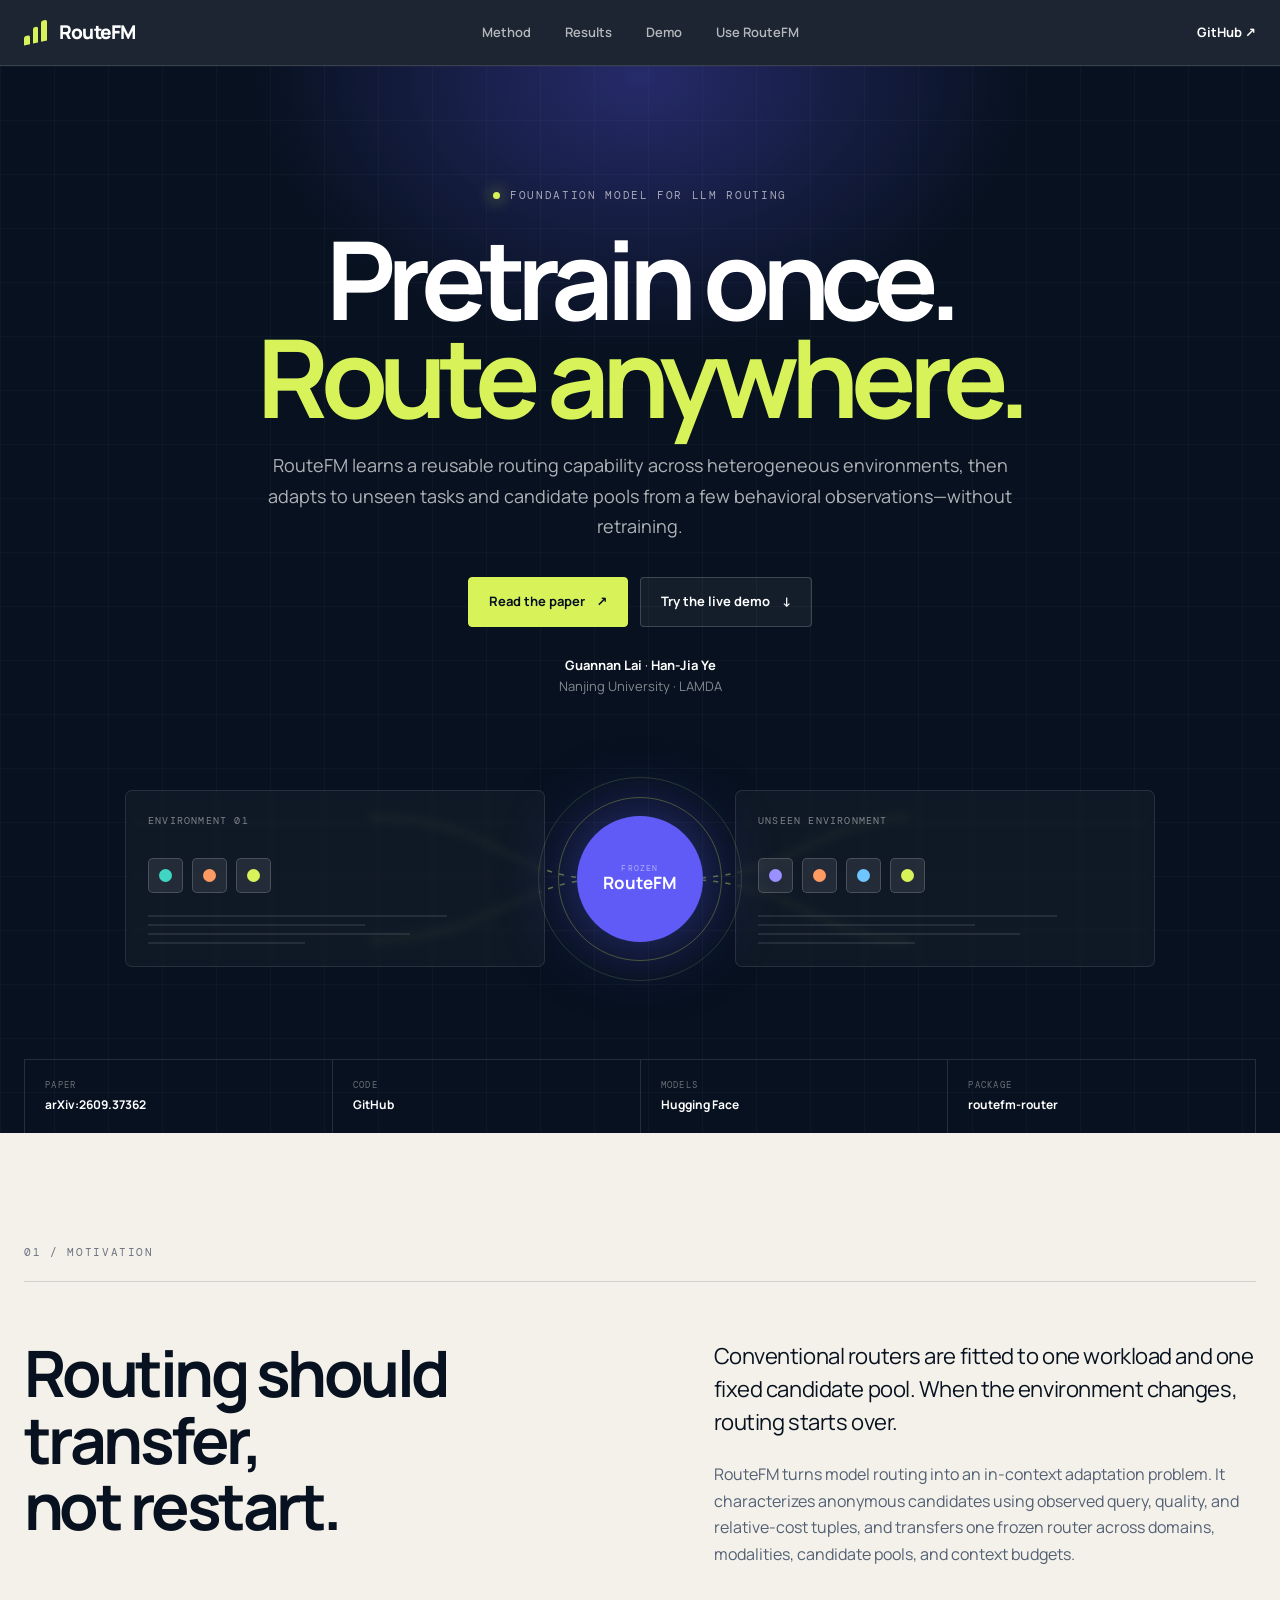
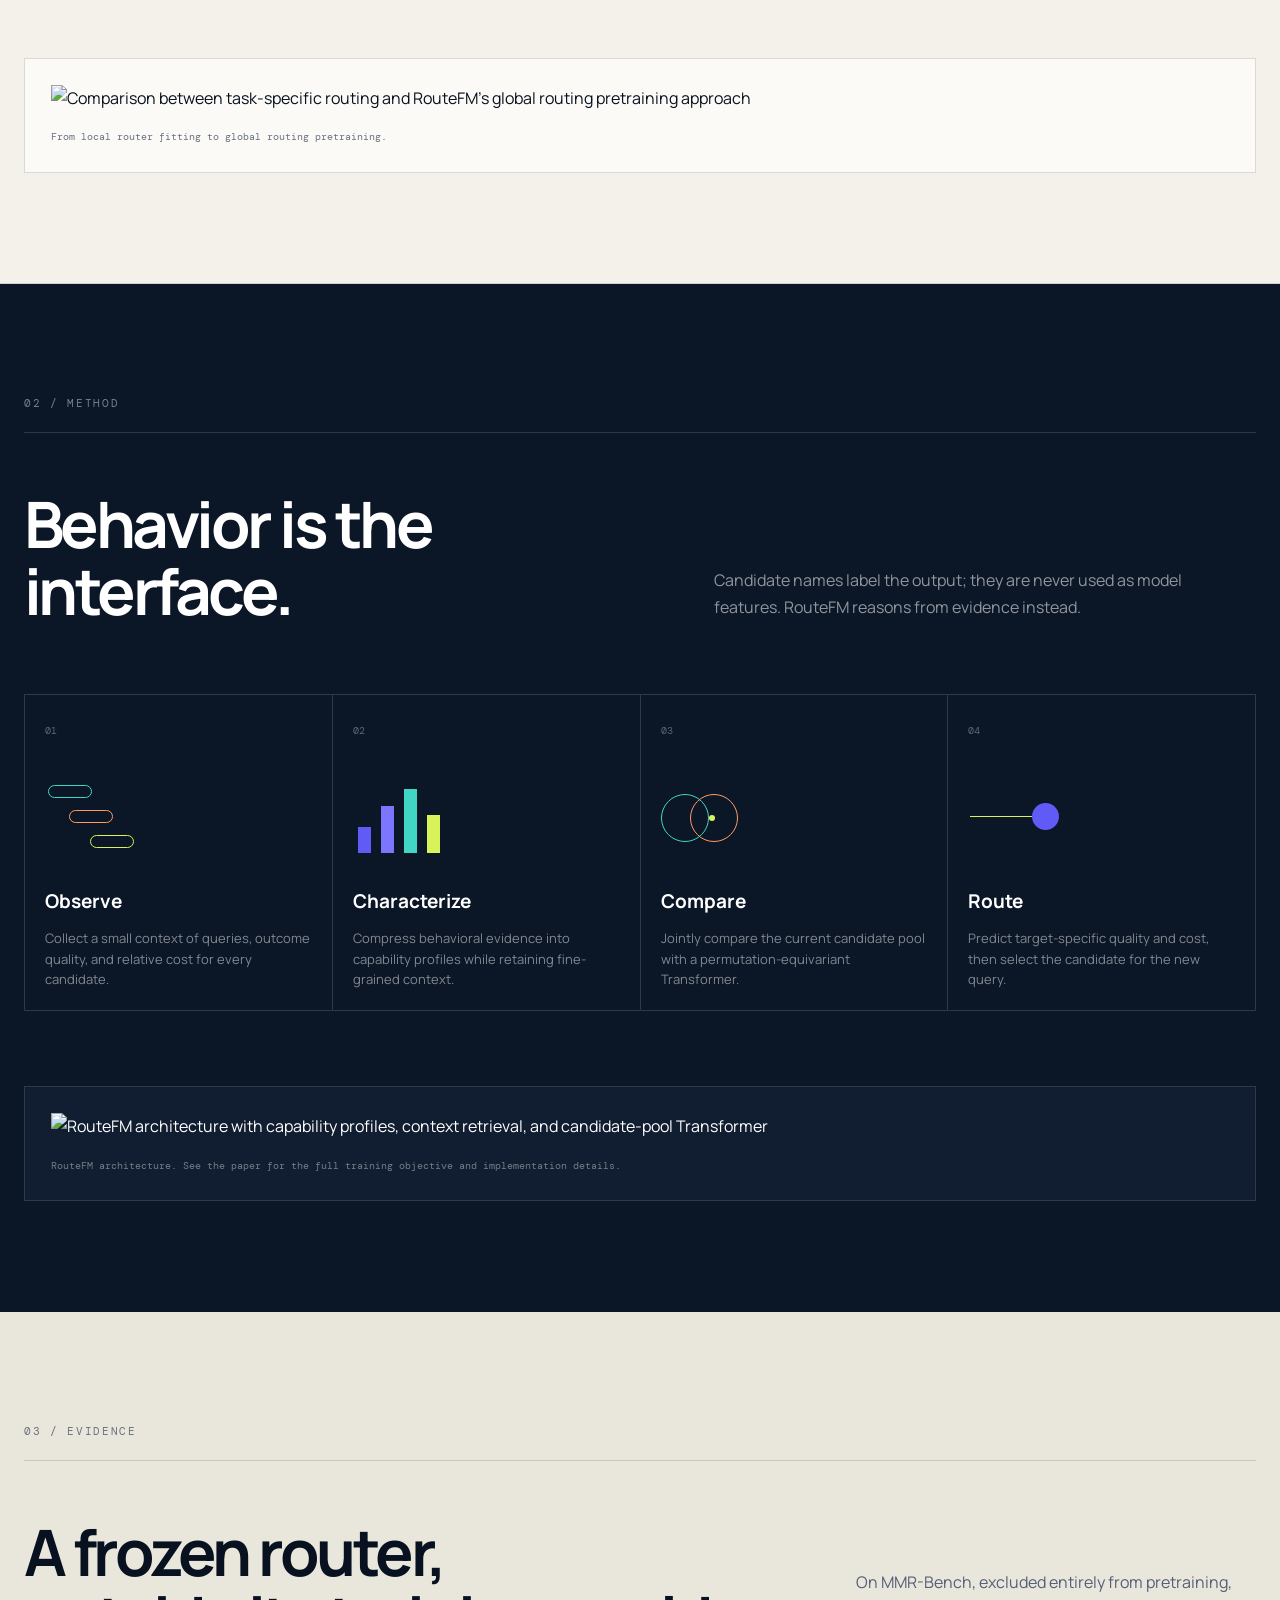
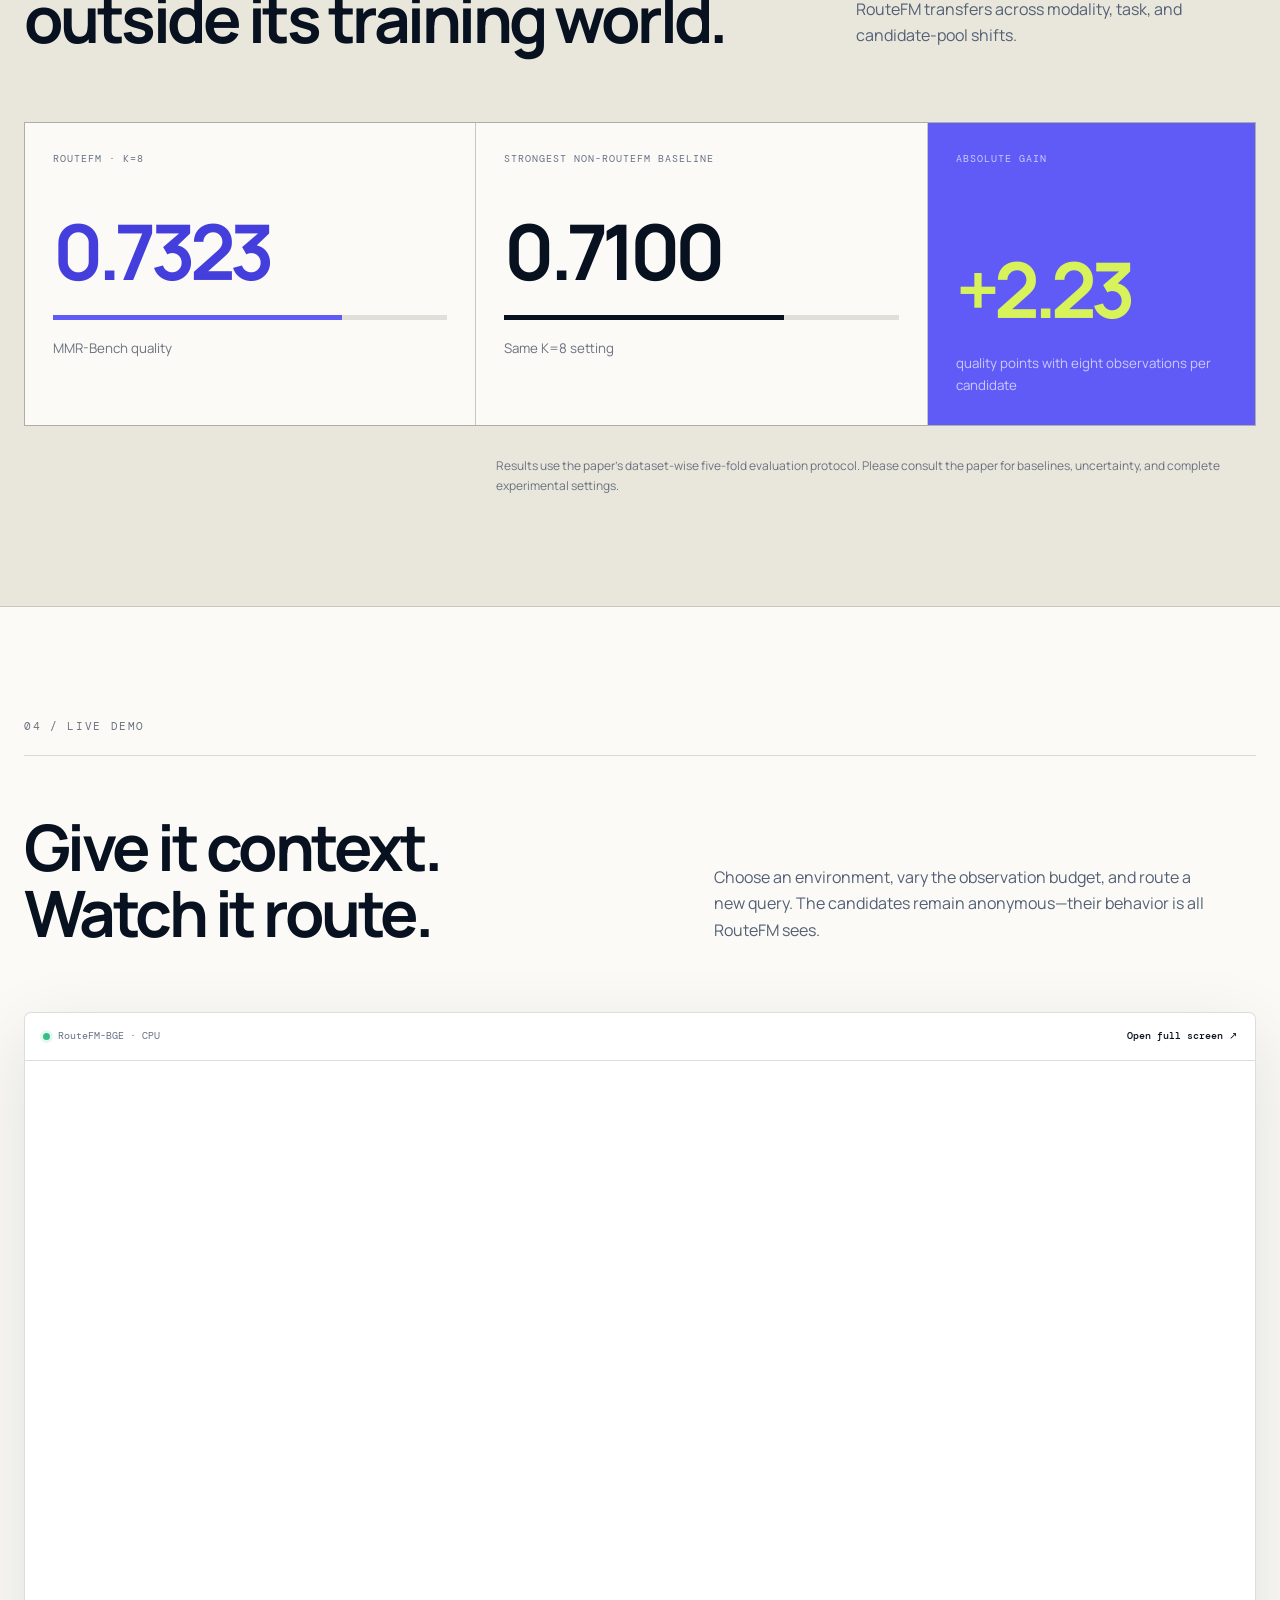
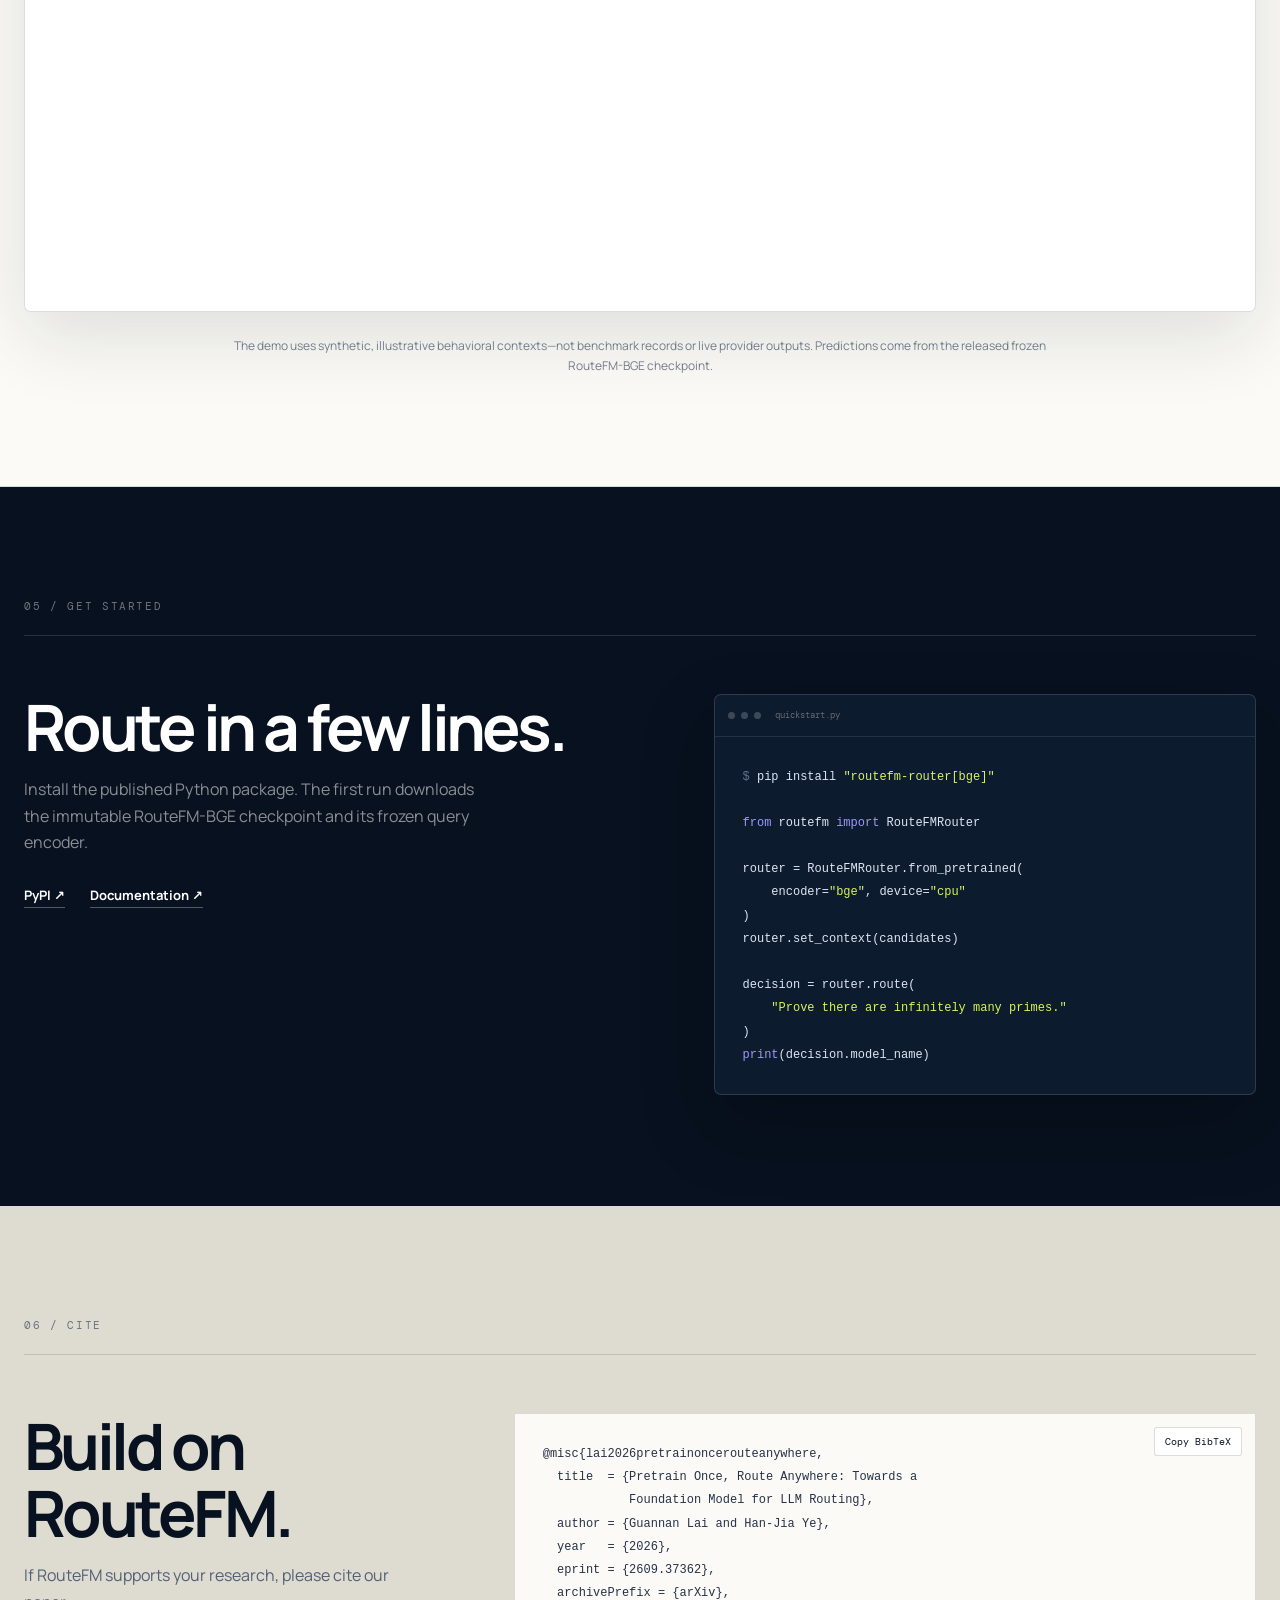
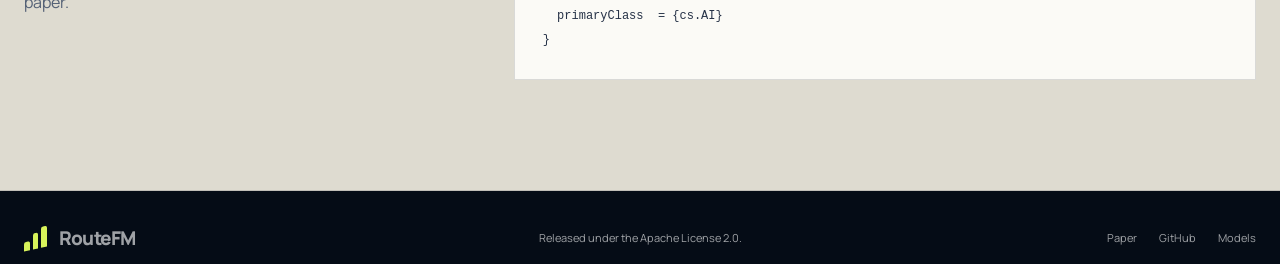
==== website/index.html @ e8ace9dd "Add RouteFM project page and interactive demo" ====
<!doctype html>
<html lang="en">
  <head>
    <meta charset="utf-8">
    <meta name="viewport" content="width=device-width, initial-scale=1">
    <meta name="theme-color" content="#07111f">
    <meta name="description" content="RouteFM is a foundation model for LLM routing that adapts to unseen tasks and candidate pools through behavioral context alone.">
    <meta property="og:type" content="website">
    <meta property="og:title" content="RouteFM — Pretrain Once, Route Anywhere">
    <meta property="og:description" content="A frozen, identity-free router that adapts through behavioral context.">
    <meta property="og:image" content="https://raw.githubusercontent.com/LAMDA-Model-Reuse/RouteFM/main/assets/intro_new.png">
    <meta property="og:url" content="https://lamda-model-reuse.github.io/RouteFM/">
    <meta name="twitter:card" content="summary_large_image">
    <meta name="citation_title" content="Pretrain Once, Route Anywhere: Towards a Foundation Model for LLM Routing">
    <meta name="citation_author" content="Guannan Lai">
    <meta name="citation_author" content="Han-Jia Ye">
    <meta name="citation_publication_date" content="2026/09/29">
    <meta name="citation_pdf_url" content="https://arxiv.org/pdf/2609.37362">
    <title>RouteFM — Pretrain Once, Route Anywhere</title>
    <link rel="canonical" href="https://lamda-model-reuse.github.io/RouteFM/">
    <link rel="preconnect" href="https://fonts.googleapis.com">
    <link rel="preconnect" href="https://fonts.gstatic.com" crossorigin>
    <link href="https://fonts.googleapis.com/css2?family=DM+Mono:wght@400;500&family=Manrope:wght@400;500;600;700;800&display=swap" rel="stylesheet">
    <link rel="stylesheet" href="styles.css">
    <script defer src="script.js"></script>
  </head>
  <body>
    <a class="skip-link" href="#main">Skip to content</a>
    <header class="site-header">
      <a class="wordmark" href="#top" aria-label="RouteFM home">
        <span class="wordmark-mark" aria-hidden="true"><i></i><i></i><i></i></span>
        <span>RouteFM</span>
      </a>
      <nav aria-label="Primary navigation">
        <a href="#method">Method</a>
        <a href="#results">Results</a>
        <a href="#demo">Demo</a>
        <a href="#start">Use RouteFM</a>
      </nav>
      <a class="nav-github" href="https://github.com/LAMDA-Model-Reuse/RouteFM">GitHub <span aria-hidden="true">↗</span></a>
    </header>

    <main id="main">
      <section class="hero" id="top">
        <div class="hero-glow" aria-hidden="true"></div>
        <div class="eyebrow"><span></span> Foundation model for LLM routing</div>
        <h1>Pretrain once.<br><em>Route anywhere.</em></h1>
        <p class="hero-copy">RouteFM learns a reusable routing capability across heterogeneous environments, then adapts to unseen tasks and candidate pools from a few behavioral observations—without retraining.</p>
        <div class="hero-actions">
          <a class="button button-primary" href="https://arxiv.org/abs/2609.37362">Read the paper <span aria-hidden="true">↗</span></a>
          <a class="button button-secondary" href="#demo">Try the live demo <span aria-hidden="true">↓</span></a>
        </div>
        <div class="paper-meta">
          <p><strong>Guannan Lai</strong> · <strong>Han-Jia Ye</strong></p>
          <p>Nanjing University · LAMDA</p>
        </div>

        <div class="hero-visual" aria-label="RouteFM adapts one frozen router to changing candidate pools through behavioral context">
          <div class="environment environment-left">
            <span class="environment-label">Environment 01</span>
            <div class="candidate-row"><i class="candidate a"></i><i class="candidate b"></i><i class="candidate c"></i></div>
            <div class="task-lines"><i></i><i></i><i></i><i></i></div>
          </div>
          <div class="route-core">
            <div class="core-orbit orbit-one"></div>
            <div class="core-orbit orbit-two"></div>
            <div class="core-label"><span>frozen</span><strong>RouteFM</strong></div>
          </div>
          <div class="environment environment-right">
            <span class="environment-label">Unseen environment</span>
            <div class="candidate-row"><i class="candidate d"></i><i class="candidate e"></i><i class="candidate f"></i><i class="candidate g"></i></div>
            <div class="task-lines"><i></i><i></i><i></i><i></i></div>
          </div>
          <svg class="route-lines" viewBox="0 0 1000 270" preserveAspectRatio="none" aria-hidden="true">
            <path d="M240 74 C360 74 370 135 465 135" />
            <path d="M240 196 C350 196 385 135 465 135" />
            <path d="M535 135 C650 135 675 73 765 73" />
            <path d="M535 135 C650 135 675 197 765 197" />
          </svg>
        </div>

        <div class="link-rail" aria-label="Project resources">
          <a href="https://arxiv.org/abs/2609.37362"><span>Paper</span><strong>arXiv:2609.37362</strong></a>
          <a href="https://github.com/LAMDA-Model-Reuse/RouteFM"><span>Code</span><strong>GitHub</strong></a>
          <a href="https://huggingface.co/AIGNLAI/RouteFM"><span>Models</span><strong>Hugging Face</strong></a>
          <a href="https://pypi.org/project/routefm-router/"><span>Package</span><strong>routefm-router</strong></a>
        </div>
      </section>

      <section class="section thesis" id="overview">
        <div class="section-index">01 / Motivation</div>
        <div class="thesis-grid">
          <h2>Routing should transfer,<br>not restart.</h2>
          <div>
            <p class="large-copy">Conventional routers are fitted to one workload and one fixed candidate pool. When the environment changes, routing starts over.</p>
            <p>RouteFM turns model routing into an in-context adaptation problem. It characterizes anonymous candidates using observed query, quality, and relative-cost tuples, and transfers one frozen router across domains, modalities, candidate pools, and context budgets.</p>
          </div>
        </div>
        <figure class="paper-figure">
          <img src="assets/intro_new.png" alt="Comparison between task-specific routing and RouteFM's global routing pretraining approach" loading="lazy">
          <figcaption>From local router fitting to global routing pretraining.</figcaption>
        </figure>
      </section>

      <section class="section method" id="method">
        <div class="section-index">02 / Method</div>
        <div class="section-heading">
          <h2>Behavior is the interface.</h2>
          <p>Candidate names label the output; they are never used as model features. RouteFM reasons from evidence instead.</p>
        </div>
        <div class="steps">
          <article>
            <span class="step-number">01</span>
            <div class="step-icon observation-icon" aria-hidden="true"><i></i><i></i><i></i></div>
            <h3>Observe</h3>
            <p>Collect a small context of queries, outcome quality, and relative cost for every candidate.</p>
          </article>
          <article>
            <span class="step-number">02</span>
            <div class="step-icon profile-icon" aria-hidden="true"><i></i><i></i><i></i><i></i></div>
            <h3>Characterize</h3>
            <p>Compress behavioral evidence into capability profiles while retaining fine-grained context.</p>
          </article>
          <article>
            <span class="step-number">03</span>
            <div class="step-icon compare-icon" aria-hidden="true"><i></i><i></i><i></i></div>
            <h3>Compare</h3>
            <p>Jointly compare the current candidate pool with a permutation-equivariant Transformer.</p>
          </article>
          <article>
            <span class="step-number">04</span>
            <div class="step-icon route-icon" aria-hidden="true"><i></i><i></i></div>
            <h3>Route</h3>
            <p>Predict target-specific quality and cost, then select the candidate for the new query.</p>
          </article>
        </div>
        <figure class="paper-figure figure-dark">
          <img src="assets/method.png" alt="RouteFM architecture with capability profiles, context retrieval, and candidate-pool Transformer" loading="lazy">
          <figcaption>RouteFM architecture. See the paper for the full training objective and implementation details.</figcaption>
        </figure>
      </section>

      <section class="section results" id="results">
        <div class="section-index">03 / Evidence</div>
        <div class="section-heading result-heading">
          <h2>A frozen router,<br>outside its training world.</h2>
          <p>On MMR-Bench, excluded entirely from pretraining, RouteFM transfers across modality, task, and candidate-pool shifts.</p>
        </div>
        <div class="result-grid">
          <article class="metric-card primary-metric">
            <span>RouteFM · K=8</span>
            <strong>0.7323</strong>
            <div class="metric-bar"><i style="--value: 73.23%"></i></div>
            <small>MMR-Bench quality</small>
          </article>
          <article class="metric-card">
            <span>Strongest non-RouteFM baseline</span>
            <strong>0.7100</strong>
            <div class="metric-bar"><i style="--value: 71%"></i></div>
            <small>Same K=8 setting</small>
          </article>
          <article class="metric-card delta-card">
            <span>Absolute gain</span>
            <strong>+2.23</strong>
            <small>quality points with eight observations per candidate</small>
          </article>
        </div>
        <p class="result-note">Results use the paper's dataset-wise five-fold evaluation protocol. Please consult the paper for baselines, uncertainty, and complete experimental settings.</p>
      </section>

      <section class="section demo" id="demo">
        <div class="section-index">04 / Live demo</div>
        <div class="section-heading">
          <h2>Give it context.<br>Watch it route.</h2>
          <p>Choose an environment, vary the observation budget, and route a new query. The candidates remain anonymous—their behavior is all RouteFM sees.</p>
        </div>
        <div class="demo-frame-wrap">
          <div class="demo-toolbar">
            <div><i class="status-dot"></i> RouteFM-BGE · CPU</div>
            <a href="https://huggingface.co/spaces/AIGNLAI/RouteFM-Demo">Open full screen <span aria-hidden="true">↗</span></a>
          </div>
          <iframe
            title="RouteFM interactive demo"
            src="https://aignlai-routefm-demo.hf.space?__theme=light"
            loading="lazy"
            allow="clipboard-read; clipboard-write"
          ></iframe>
          <noscript><p class="demo-fallback">JavaScript is disabled. <a href="https://huggingface.co/spaces/AIGNLAI/RouteFM-Demo">Open the demo on Hugging Face</a>.</p></noscript>
        </div>
        <p class="demo-note">The demo uses synthetic, illustrative behavioral contexts—not benchmark records or live provider outputs. Predictions come from the released frozen RouteFM-BGE checkpoint.</p>
      </section>

      <section class="section start" id="start">
        <div class="section-index">05 / Get started</div>
        <div class="start-grid">
          <div>
            <h2>Route in a few lines.</h2>
            <p>Install the published Python package. The first run downloads the immutable RouteFM-BGE checkpoint and its frozen query encoder.</p>
            <div class="start-links">
              <a href="https://pypi.org/project/routefm-router/">PyPI <span>↗</span></a>
              <a href="https://github.com/LAMDA-Model-Reuse/RouteFM#quick-start">Documentation <span>↗</span></a>
            </div>
          </div>
          <div class="terminal">
            <div class="terminal-top"><i></i><i></i><i></i><span>quickstart.py</span></div>
            <pre><code><span class="code-muted">$</span> pip install <span class="code-accent">"routefm-router[bge]"</span>

<span class="code-keyword">from</span> routefm <span class="code-keyword">import</span> RouteFMRouter

router = RouteFMRouter.from_pretrained(
    encoder=<span class="code-string">"bge"</span>, device=<span class="code-string">"cpu"</span>
)
router.set_context(candidates)

decision = router.route(
    <span class="code-string">"Prove there are infinitely many primes."</span>
)
<span class="code-keyword">print</span>(decision.model_name)</code></pre>
          </div>
        </div>
      </section>

      <section class="section citation" id="citation">
        <div class="section-index">06 / Cite</div>
        <div class="citation-grid">
          <div>
            <h2>Build on RouteFM.</h2>
            <p>If RouteFM supports your research, please cite our paper.</p>
          </div>
          <div class="bibtex-wrap">
            <button class="copy-button" type="button" data-copy-target="bibtex">Copy BibTeX</button>
            <pre id="bibtex"><code>@misc{lai2026pretrainoncerouteanywhere,
  title  = {Pretrain Once, Route Anywhere: Towards a
            Foundation Model for LLM Routing},
  author = {Guannan Lai and Han-Jia Ye},
  year   = {2026},
  eprint = {2609.37362},
  archivePrefix = {arXiv},
  primaryClass  = {cs.AI}
}</code></pre>
          </div>
        </div>
      </section>
    </main>

    <footer>
      <div class="wordmark"><span class="wordmark-mark" aria-hidden="true"><i></i><i></i><i></i></span><span>RouteFM</span></div>
      <p>Released under the Apache License 2.0.</p>
      <div><a href="https://arxiv.org/abs/2609.37362">Paper</a><a href="https://github.com/LAMDA-Model-Reuse/RouteFM">GitHub</a><a href="https://huggingface.co/AIGNLAI/RouteFM">Models</a></div>
    </footer>
  </body>
</html>
---- website/styles.css ----
:root {
  --ink: #07111f;
  --ink-soft: #253247;
  --paper: #f3f1e9;
  --paper-light: #fbfaf6;
  --rule: rgba(7, 17, 31, 0.14);
  --indigo: #605bf6;
  --indigo-dark: #443edc;
  --cyan: #41d6c3;
  --lime: #d8f35a;
  --orange: #ff9b62;
  --mono: "DM Mono", ui-monospace, SFMono-Regular, Menlo, Consolas, monospace;
  --sans: "Manrope", Inter, ui-sans-serif, system-ui, sans-serif;
  --max: 1240px;
}

* { box-sizing: border-box; }
html { scroll-behavior: smooth; }
body {
  margin: 0;
  color: var(--ink);
  background: var(--paper);
  font-family: var(--sans);
  font-size: 16px;
  line-height: 1.65;
  text-rendering: optimizeLegibility;
}
a { color: inherit; text-decoration: none; }
img { display: block; max-width: 100%; }
.skip-link { position: fixed; top: -100px; left: 20px; z-index: 100; background: var(--lime); padding: 10px 16px; }
.skip-link:focus { top: 12px; }

.site-header {
  position: sticky;
  top: 0;
  z-index: 50;
  display: grid;
  grid-template-columns: 1fr auto 1fr;
  align-items: center;
  width: 100%;
  padding: 17px max(24px, calc((100vw - var(--max)) / 2));
  border-bottom: 1px solid rgba(255,255,255,.13);
  color: #fff;
  background: rgba(7,17,31,.91);
  backdrop-filter: blur(15px);
}
.wordmark { display: inline-flex; align-items: center; gap: 12px; font-size: 19px; font-weight: 800; letter-spacing: -.04em; }
.wordmark-mark { display: flex; align-items: end; gap: 3px; width: 23px; height: 21px; transform: skewY(-12deg); }
.wordmark-mark i { display: block; flex: 1; border-radius: 2px 2px 0 0; background: var(--lime); }
.wordmark-mark i:nth-child(1) { height: 42%; }
.wordmark-mark i:nth-child(2) { height: 74%; }
.wordmark-mark i:nth-child(3) { height: 100%; }
.site-header nav { display: flex; gap: 34px; font-size: 13px; font-weight: 600; }
.site-header nav a { color: rgba(255,255,255,.68); transition: color .2s; }
.site-header nav a:hover { color: #fff; }
.nav-github { justify-self: end; font-size: 13px; font-weight: 700; }

.hero {
  position: relative;
  overflow: hidden;
  min-height: 900px;
  padding: 120px max(24px, calc((100vw - var(--max)) / 2)) 0;
  color: #fff;
  background:
    linear-gradient(rgba(255,255,255,.026) 1px, transparent 1px),
    linear-gradient(90deg, rgba(255,255,255,.026) 1px, transparent 1px),
    var(--ink);
  background-size: 54px 54px;
}
.hero-glow { position: absolute; width: 850px; height: 600px; top: -290px; left: 50%; transform: translateX(-50%); background: radial-gradient(ellipse, rgba(96,91,246,.35), transparent 65%); pointer-events: none; }
.eyebrow, .section-index { position: relative; font-family: var(--mono); text-transform: uppercase; font-size: 11px; letter-spacing: .15em; }
.eyebrow { display: flex; align-items: center; justify-content: center; gap: 10px; color: rgba(255,255,255,.61); }
.eyebrow span { display: inline-block; width: 7px; height: 7px; border-radius: 50%; background: var(--lime); box-shadow: 0 0 16px var(--lime); }
.hero h1 { position: relative; max-width: 1050px; margin: 26px auto 24px; font-size: clamp(66px, 8.5vw, 126px); line-height: .9; text-align: center; letter-spacing: -.075em; }
.hero h1 em { color: var(--lime); font-style: normal; }
.hero-copy { position: relative; max-width: 790px; margin: 0 auto; color: rgba(255,255,255,.68); text-align: center; font-size: 18px; line-height: 1.7; }
.hero-actions { position: relative; display: flex; justify-content: center; gap: 12px; margin: 35px 0 30px; }
.button { display: inline-flex; align-items: center; gap: 12px; padding: 13px 20px; border: 1px solid rgba(255,255,255,.18); border-radius: 4px; font-size: 13px; font-weight: 700; transition: transform .2s, background .2s; }
.button:hover { transform: translateY(-2px); }
.button-primary { border-color: var(--lime); color: var(--ink); background: var(--lime); }
.button-secondary { color: #fff; background: rgba(255,255,255,.055); }
.paper-meta { position: relative; margin-bottom: 48px; text-align: center; font-size: 13px; line-height: 1.35; }
.paper-meta p { margin: 4px; }
.paper-meta p:last-child { color: rgba(255,255,255,.5); }

.hero-visual { position: relative; display: grid; grid-template-columns: 1fr 190px 1fr; align-items: center; min-height: 270px; max-width: 1030px; margin: 0 auto; }
.route-lines { position: absolute; inset: 0; width: 100%; height: 100%; pointer-events: none; }
.route-lines path { fill: none; stroke: rgba(216,243,90,.42); stroke-width: 1.5; stroke-dasharray: 5 7; animation: dash 10s linear infinite; }
@keyframes dash { to { stroke-dashoffset: -96; } }
.environment { position: relative; z-index: 2; min-height: 170px; padding: 22px; border: 1px solid rgba(255,255,255,.1); border-radius: 7px; background: rgba(255,255,255,.035); backdrop-filter: blur(5px); }
.environment-label { display: block; margin-bottom: 28px; color: rgba(255,255,255,.46); font-family: var(--mono); font-size: 10px; text-transform: uppercase; letter-spacing: .12em; }
.candidate-row { display: flex; gap: 9px; }
.candidate { width: 35px; height: 35px; border: 1px solid rgba(255,255,255,.18); border-radius: 5px; background: rgba(255,255,255,.08); }
.candidate::after { content: ""; display: block; width: 13px; height: 13px; margin: 10px; border-radius: 50%; background: var(--candidate, var(--cyan)); }
.candidate.b, .candidate.e { --candidate: var(--orange); }
.candidate.c, .candidate.g { --candidate: var(--lime); }
.candidate.d { --candidate: #9b91ff; }
.candidate.f { --candidate: #6fc5ff; }
.task-lines { display: grid; gap: 7px; margin-top: 22px; }
.task-lines i { display: block; height: 2px; width: 80%; background: rgba(255,255,255,.09); }
.task-lines i:nth-child(2) { width: 58%; }.task-lines i:nth-child(3) { width: 70%; }.task-lines i:nth-child(4) { width: 42%; }
.route-core { position: relative; z-index: 3; display: grid; place-items: center; width: 126px; height: 126px; margin: auto; border-radius: 50%; background: var(--indigo); box-shadow: 0 0 70px rgba(96,91,246,.5); }
.core-orbit { position: absolute; border: 1px solid rgba(216,243,90,.28); border-radius: 50%; }
.orbit-one { inset: -19px; }.orbit-two { inset: -39px; opacity: .55; }
.core-label { text-align: center; line-height: 1.2; }
.core-label span { display: block; color: rgba(255,255,255,.5); font-family: var(--mono); font-size: 8px; letter-spacing: .15em; text-transform: uppercase; }
.core-label strong { font-size: 17px; }
.link-rail { display: grid; grid-template-columns: repeat(4, 1fr); max-width: var(--max); margin: 45px auto 0; border-top: 1px solid rgba(255,255,255,.12); border-left: 1px solid rgba(255,255,255,.12); }
.link-rail a { padding: 18px 20px; border-right: 1px solid rgba(255,255,255,.12); transition: background .2s; }
.link-rail a:hover { background: rgba(255,255,255,.06); }
.link-rail span, .link-rail strong { display: block; }
.link-rail span { color: rgba(255,255,255,.4); font-family: var(--mono); font-size: 9px; text-transform: uppercase; letter-spacing: .14em; }
.link-rail strong { margin-top: 3px; font-size: 12px; }

.section { padding: 110px max(24px, calc((100vw - var(--max)) / 2)); border-bottom: 1px solid var(--rule); }
.section-index { padding-bottom: 20px; border-bottom: 1px solid var(--rule); color: #6b7280; }
.thesis-grid, .section-heading, .start-grid, .citation-grid { display: grid; grid-template-columns: 1.05fr .95fr; gap: 90px; align-items: start; margin-top: 58px; }
.section h2 { margin: 0; font-size: clamp(42px, 5vw, 72px); line-height: 1.04; letter-spacing: -.055em; }
.thesis-grid > div p:first-child { margin-top: 0; }
.large-copy { font-size: 22px; line-height: 1.5; letter-spacing: -.02em; }
.thesis-grid p:not(.large-copy), .section-heading p, .start-grid p, .citation p { color: #536075; }
.paper-figure { margin: 75px 0 0; padding: 26px; border: 1px solid var(--rule); background: var(--paper-light); }
.paper-figure img { width: 100%; }
.paper-figure figcaption { margin-top: 18px; color: #6b7280; font-family: var(--mono); font-size: 10px; }

.method { color: #fff; background: #0b1627; }
.method .section-index { border-color: rgba(255,255,255,.14); color: rgba(255,255,255,.45); }
.section-heading { align-items: end; }
.section-heading p { max-width: 500px; margin: 0 0 4px; }
.method .section-heading p { color: rgba(255,255,255,.55); }
.steps { display: grid; grid-template-columns: repeat(4, 1fr); margin-top: 70px; border-top: 1px solid rgba(255,255,255,.15); border-left: 1px solid rgba(255,255,255,.15); }
.steps article { min-height: 315px; padding: 20px; border-right: 1px solid rgba(255,255,255,.15); border-bottom: 1px solid rgba(255,255,255,.15); }
.step-number { color: rgba(255,255,255,.35); font-family: var(--mono); font-size: 10px; }
.step-icon { position: relative; width: 95px; height: 70px; margin: 42px 0 33px; }
.step-icon i { position: absolute; display: block; }
.observation-icon i { width: 44px; height: 13px; border: 1px solid var(--cyan); border-radius: 8px; }
.observation-icon i:nth-child(1) { top: 2px; left: 3px; }.observation-icon i:nth-child(2) { top: 27px; left: 24px; border-color: var(--orange); }.observation-icon i:nth-child(3) { top: 52px; left: 45px; border-color: var(--lime); }
.profile-icon i { width: 13px; bottom: 0; background: var(--indigo); }.profile-icon i:nth-child(1) { height: 26px; left: 5px; }.profile-icon i:nth-child(2) { height: 47px; left: 28px; background: #7c76ff; }.profile-icon i:nth-child(3) { height: 64px; left: 51px; background: var(--cyan); }.profile-icon i:nth-child(4) { height: 38px; left: 74px; background: var(--lime); }
.compare-icon i { width: 48px; height: 48px; top: 11px; border: 1px solid var(--cyan); border-radius: 50%; }.compare-icon i:nth-child(2) { left: 29px; border-color: var(--orange); }.compare-icon i:nth-child(3) { width: 6px; height: 6px; top: 32px; left: 48px; border: 0; background: var(--lime); }
.route-icon i:first-child { left: 2px; top: 33px; width: 78px; height: 1px; background: var(--lime); }.route-icon i:first-child::after { content: ""; position: absolute; right: 0; top: -4px; width: 8px; height: 8px; border-top: 1px solid var(--lime); border-right: 1px solid var(--lime); transform: rotate(45deg); }.route-icon i:last-child { right: 4px; top: 20px; width: 27px; height: 27px; border-radius: 50%; background: var(--indigo); }
.steps h3 { margin: 0 0 10px; font-size: 19px; }
.steps p { margin: 0; color: rgba(255,255,255,.49); font-size: 13px; line-height: 1.6; }
.figure-dark { border-color: rgba(255,255,255,.12); background: #111e31; }
.figure-dark figcaption { color: rgba(255,255,255,.42); }

.results { background: #e9e6db; }
.result-heading { grid-template-columns: 1.3fr .7fr; }
.result-grid { display: grid; grid-template-columns: 1.1fr 1.1fr .8fr; gap: 1px; margin-top: 70px; background: var(--rule); border: 1px solid var(--rule); }
.metric-card { min-height: 300px; padding: 28px; background: var(--paper-light); }
.metric-card > span { display: block; min-height: 42px; color: #687286; font-family: var(--mono); font-size: 10px; text-transform: uppercase; letter-spacing: .1em; }
.metric-card strong { display: block; margin: 20px 0 25px; font-size: clamp(55px, 6vw, 82px); line-height: 1; letter-spacing: -.075em; }
.primary-metric strong { color: var(--indigo-dark); }
.metric-card small { display: block; margin-top: 18px; color: #6b7280; }
.metric-bar { height: 5px; background: #e0dfd9; }
.metric-bar i { display: block; width: var(--value); height: 100%; background: var(--ink); }
.primary-metric .metric-bar i { background: var(--indigo); }
.delta-card { color: #fff; background: var(--indigo); }
.delta-card > span, .delta-card small { color: rgba(255,255,255,.68); }
.delta-card strong { margin-top: 58px; color: var(--lime); }
.result-note { max-width: 760px; margin: 30px 0 0 auto; color: #6b7280; font-size: 12px; }

.demo { background: var(--paper-light); }
.demo-frame-wrap { overflow: hidden; margin-top: 65px; border: 1px solid var(--rule); border-radius: 7px; background: #fff; box-shadow: 0 25px 75px rgba(14,24,41,.12); }
.demo-toolbar { display: flex; align-items: center; justify-content: space-between; min-height: 48px; padding: 0 18px; border-bottom: 1px solid var(--rule); font-family: var(--mono); font-size: 10px; }
.demo-toolbar div { display: flex; align-items: center; gap: 8px; color: #667085; }
.status-dot { width: 7px; height: 7px; border-radius: 50%; background: #36bd88; box-shadow: 0 0 0 3px rgba(54,189,136,.13); }
.demo-toolbar a { font-weight: 500; }
.demo-frame-wrap iframe { display: block; width: 100%; min-height: 850px; border: 0; background: #fff; }
.demo-fallback { padding: 20px; }
.demo-note { max-width: 850px; margin: 24px auto 0; color: #737b88; text-align: center; font-size: 12px; }

.start { color: #fff; background: var(--ink); }
.start .section-index { border-color: rgba(255,255,255,.13); color: rgba(255,255,255,.42); }
.start-grid p { max-width: 470px; color: rgba(255,255,255,.53); }
.start-links { display: flex; gap: 25px; margin-top: 30px; font-size: 13px; font-weight: 700; }
.start-links a { border-bottom: 1px solid rgba(255,255,255,.3); }
.terminal { overflow: hidden; border: 1px solid rgba(255,255,255,.14); border-radius: 7px; background: #0d1b2f; box-shadow: 0 30px 70px rgba(0,0,0,.25); }
.terminal-top { display: flex; align-items: center; gap: 6px; padding: 13px; border-bottom: 1px solid rgba(255,255,255,.1); }
.terminal-top i { width: 7px; height: 7px; border-radius: 50%; background: rgba(255,255,255,.2); }
.terminal-top span { margin-left: 8px; color: rgba(255,255,255,.35); font-family: var(--mono); font-size: 9px; }
.terminal pre, .bibtex-wrap pre { overflow-x: auto; margin: 0; padding: 28px; color: #dbe5f5; font-family: var(--mono); font-size: 12px; line-height: 1.85; }
.code-muted { color: #63728b; }.code-accent, .code-string { color: var(--lime); }.code-keyword { color: #9d98ff; }

.citation { background: #dedbd0; }
.citation-grid { grid-template-columns: .7fr 1.3fr; }
.bibtex-wrap { position: relative; border: 1px solid var(--rule); background: var(--paper-light); }
.bibtex-wrap pre { color: #263247; white-space: pre-wrap; }
.copy-button { position: absolute; top: 13px; right: 13px; padding: 7px 10px; border: 1px solid var(--rule); border-radius: 3px; color: var(--ink); background: #fff; font: 10px var(--mono); cursor: pointer; }

footer { display: grid; grid-template-columns: 1fr auto 1fr; align-items: center; gap: 30px; padding: 32px max(24px, calc((100vw - var(--max)) / 2)); color: rgba(255,255,255,.62); background: #050c16; font-size: 11px; }
footer p { margin: 0; text-align: center; }
footer > div:last-child { display: flex; justify-content: end; gap: 22px; }

@media (max-width: 900px) {
  .site-header { grid-template-columns: 1fr auto; }.site-header nav { display: none; }
  .hero { padding-top: 90px; }.hero h1 { font-size: clamp(58px, 14vw, 95px); }
  .hero-visual { grid-template-columns: 1fr; gap: 70px; }.route-core { grid-row: 2; }.route-lines { display: none; }
  .link-rail { grid-template-columns: repeat(2,1fr); }
  .thesis-grid, .section-heading, .start-grid, .citation-grid { grid-template-columns: 1fr; gap: 30px; }
  .steps { grid-template-columns: repeat(2,1fr); }
  .result-grid { grid-template-columns: 1fr; }.metric-card { min-height: 240px; }
  .demo-frame-wrap iframe { min-height: 1000px; }
}

@media (max-width: 560px) {
  .site-header { padding: 14px 18px; }.nav-github { font-size: 11px; }
  .hero, .section { padding-left: 18px; padding-right: 18px; }
  .hero { min-height: 0; padding-bottom: 0; }.hero h1 { letter-spacing: -.06em; }
  .hero-copy { font-size: 15px; }.hero-actions { flex-direction: column; }.button { justify-content: center; }
  .link-rail { grid-template-columns: 1fr; }
  .steps { grid-template-columns: 1fr; }.steps article { min-height: 260px; }
  .paper-figure { margin-left: -8px; margin-right: -8px; padding: 10px; }
  .demo-frame-wrap { margin-left: -10px; margin-right: -10px; }.demo-frame-wrap iframe { min-height: 1120px; }
  footer { grid-template-columns: 1fr; text-align: center; }footer > div:last-child { justify-content: center; }
}

@media (prefers-reduced-motion: reduce) {
  html { scroll-behavior: auto; }
  *, *::before, *::after { animation-duration: .01ms !important; animation-iteration-count: 1 !important; }
}
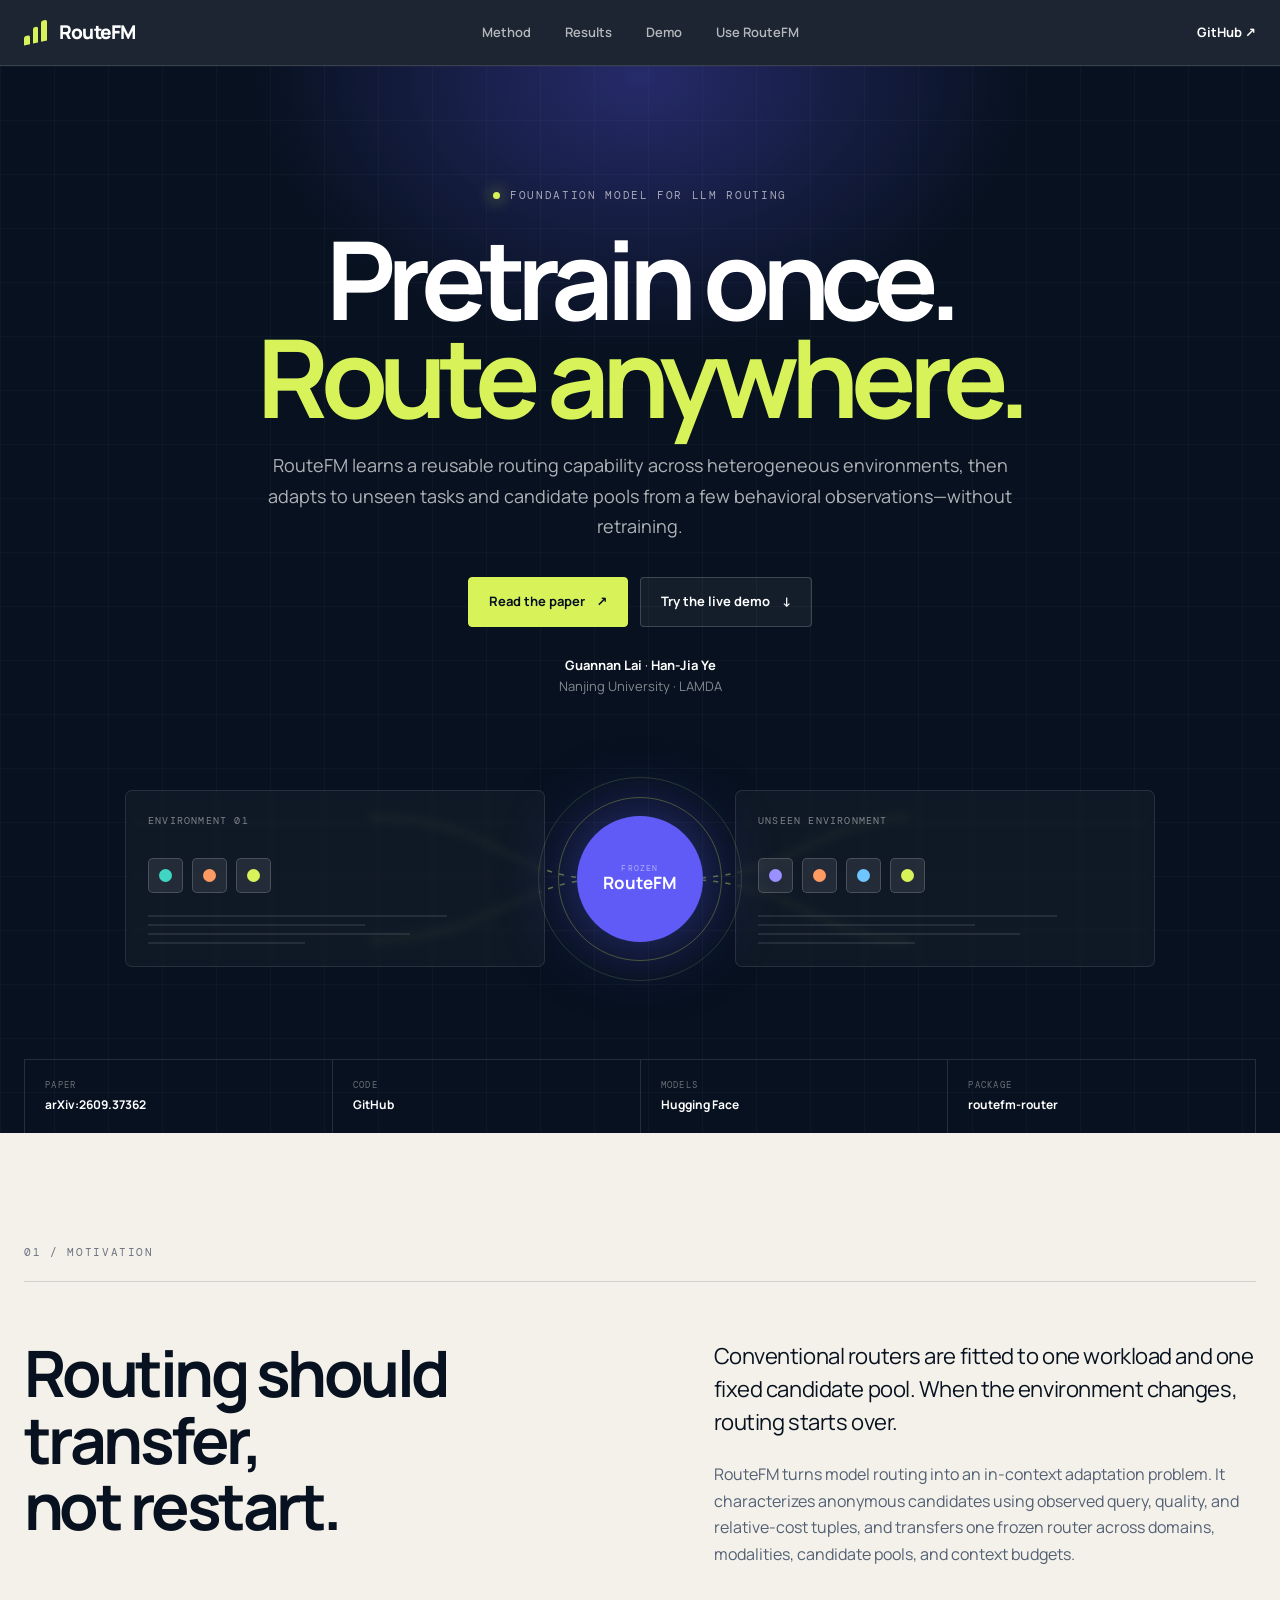
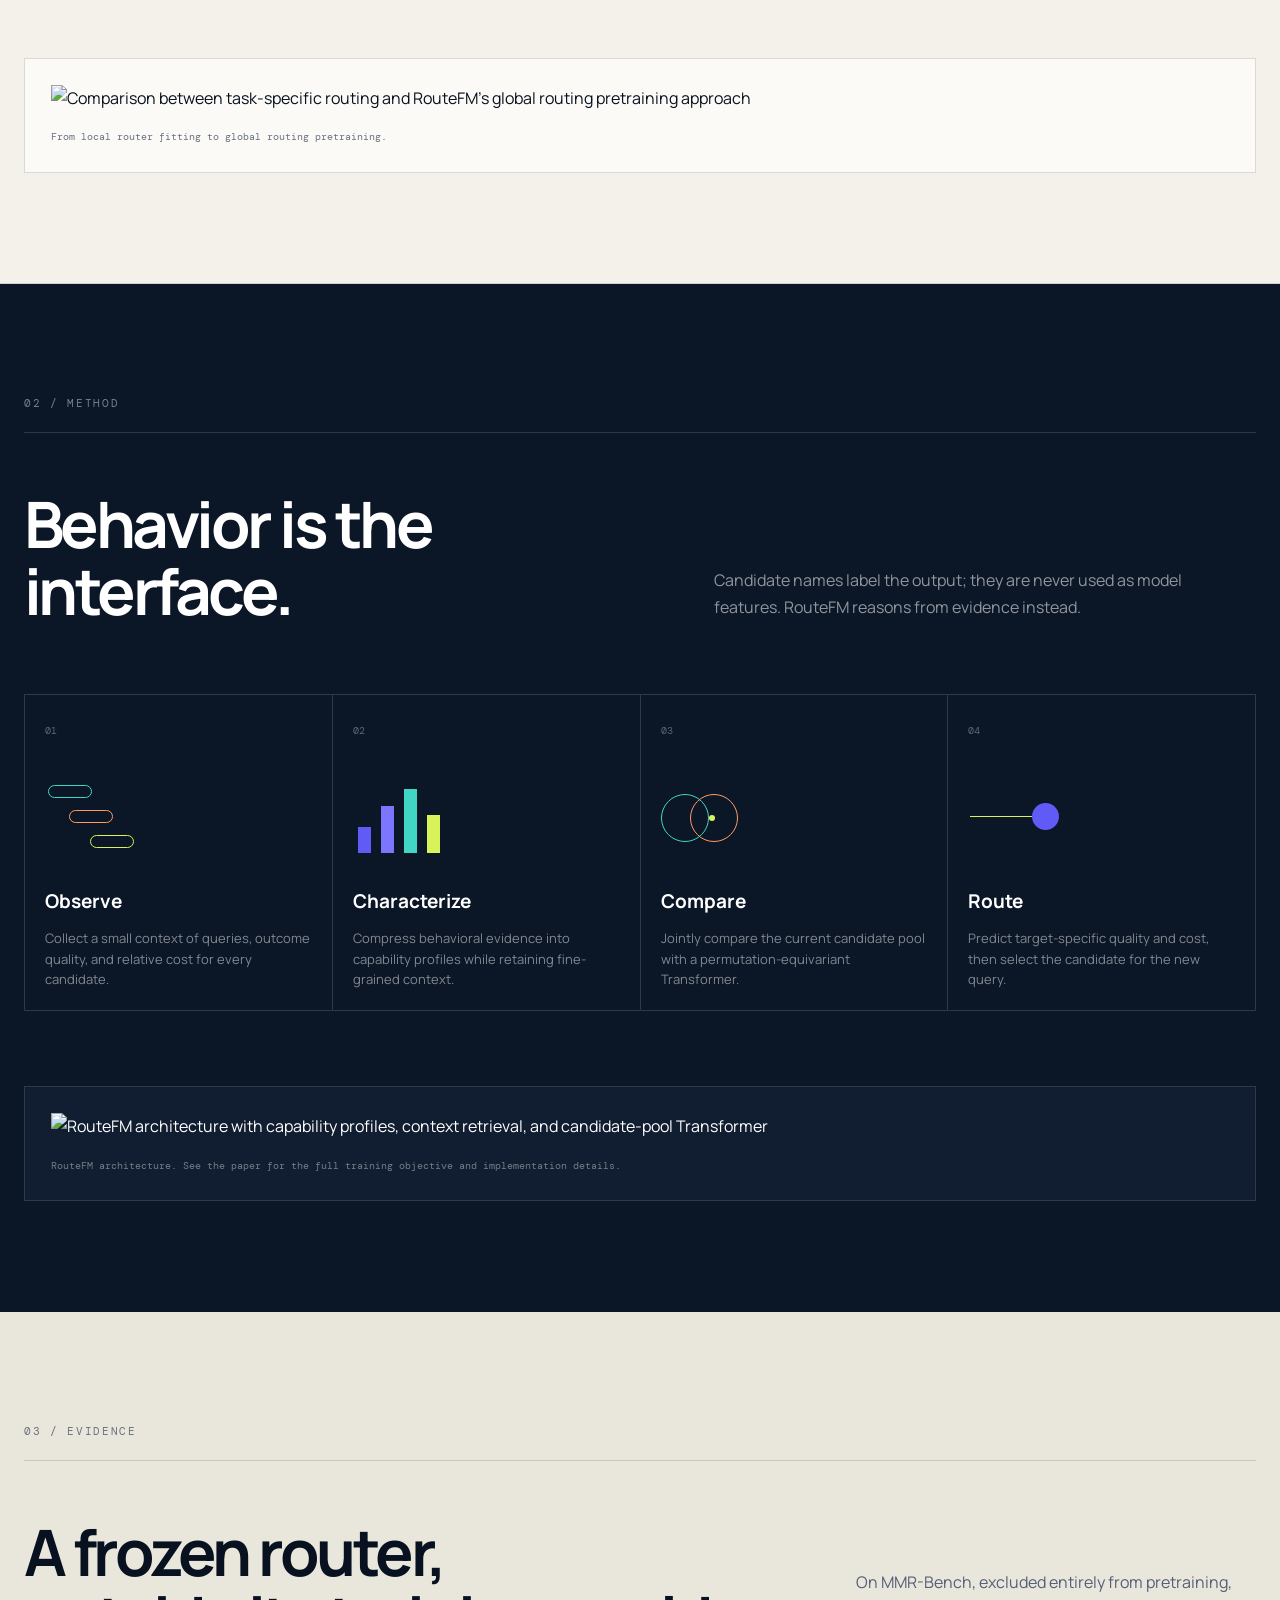
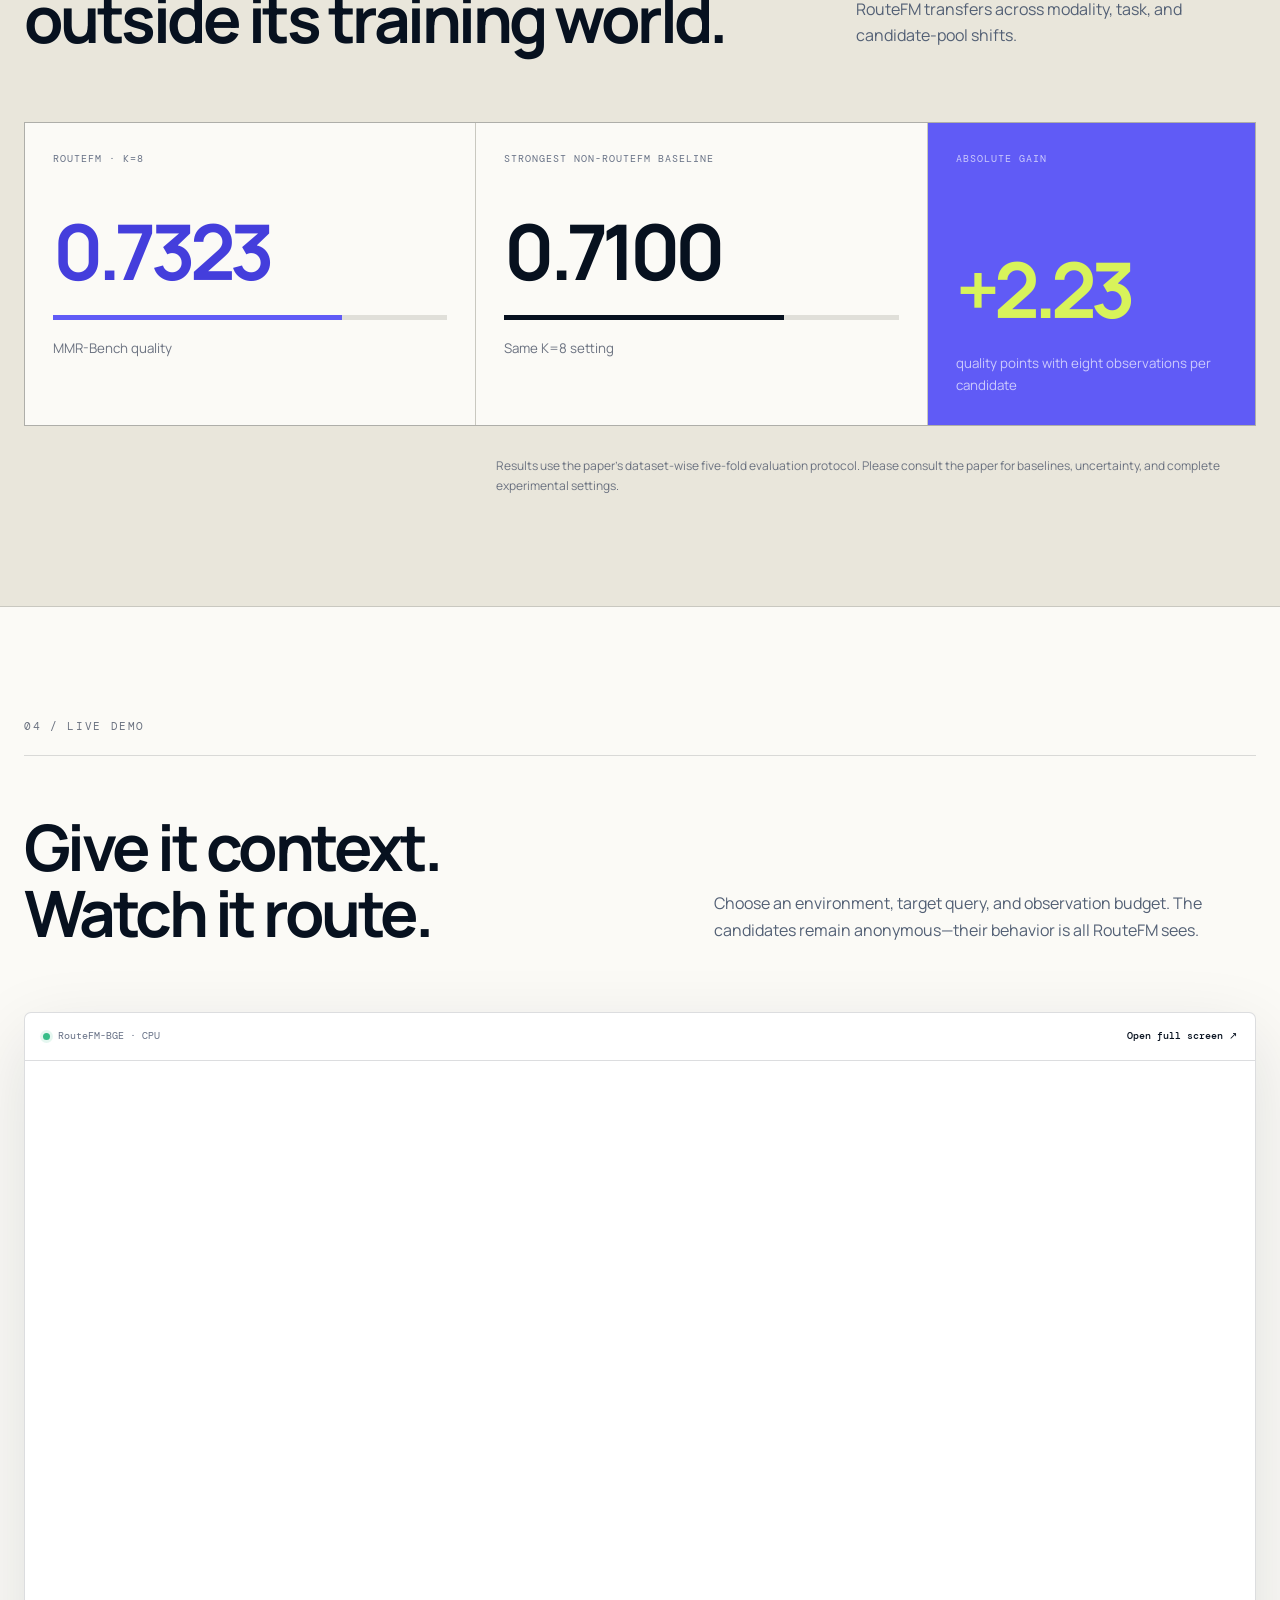
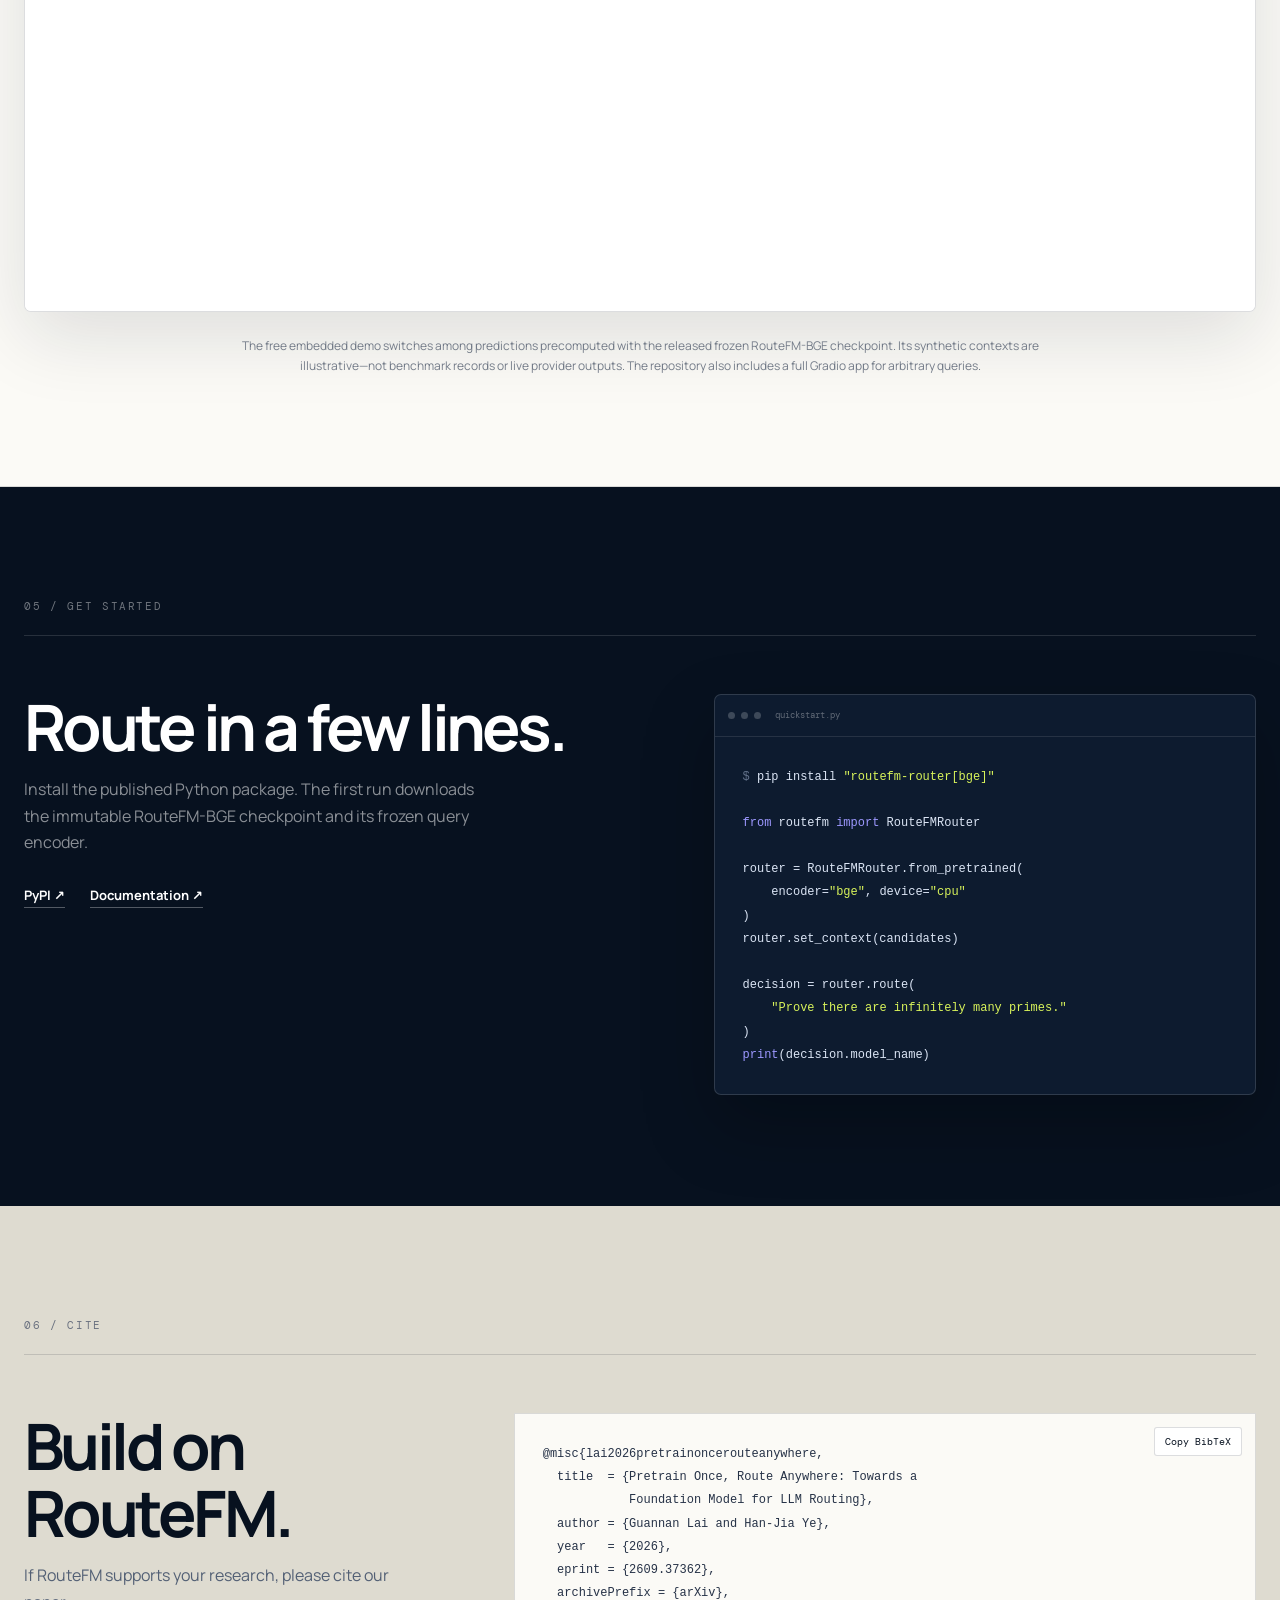
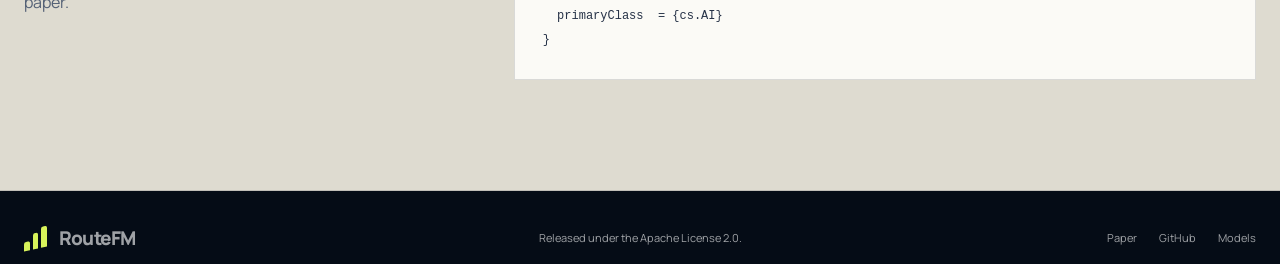
==== commit f4a427bf: "Add free static RouteFM result explorer" ====
--- a/website/index.html
+++ b/website/index.html
@@ -172,7 +172,7 @@
         <div class="section-index">04 / Live demo</div>
         <div class="section-heading">
           <h2>Give it context.<br>Watch it route.</h2>
-          <p>Choose an environment, vary the observation budget, and route a new query. The candidates remain anonymous—their behavior is all RouteFM sees.</p>
+          <p>Choose an environment, target query, and observation budget. The candidates remain anonymous—their behavior is all RouteFM sees.</p>
         </div>
         <div class="demo-frame-wrap">
           <div class="demo-toolbar">
@@ -181,13 +181,13 @@
           </div>
           <iframe
             title="RouteFM interactive demo"
-            src="https://aignlai-routefm-demo.hf.space?__theme=light"
+            src="https://aignlai-routefm-demo.static.hf.space"
             loading="lazy"
             allow="clipboard-read; clipboard-write"
           ></iframe>
           <noscript><p class="demo-fallback">JavaScript is disabled. <a href="https://huggingface.co/spaces/AIGNLAI/RouteFM-Demo">Open the demo on Hugging Face</a>.</p></noscript>
         </div>
-        <p class="demo-note">The demo uses synthetic, illustrative behavioral contexts—not benchmark records or live provider outputs. Predictions come from the released frozen RouteFM-BGE checkpoint.</p>
+        <p class="demo-note">The free embedded demo switches among predictions precomputed with the released frozen RouteFM-BGE checkpoint. Its synthetic contexts are illustrative—not benchmark records or live provider outputs. The repository also includes a full Gradio app for arbitrary queries.</p>
       </section>
 
       <section class="section start" id="start">
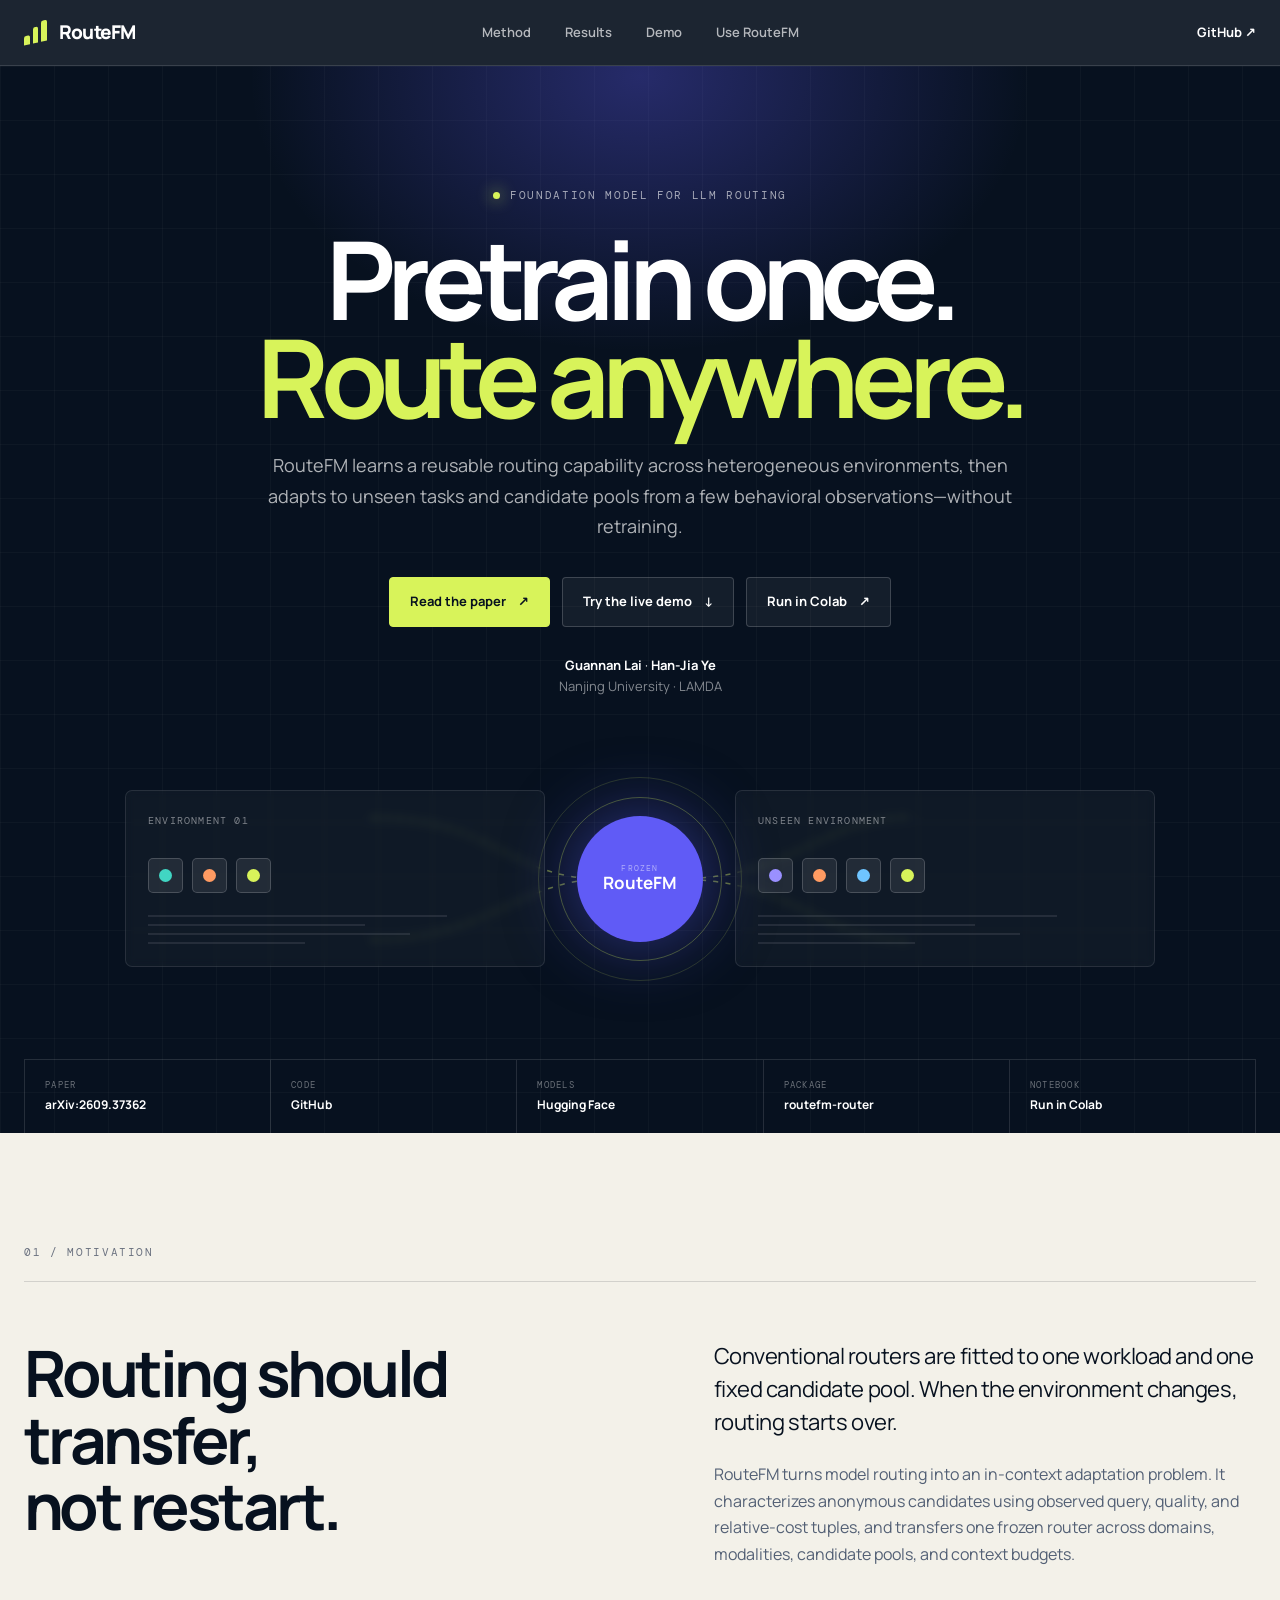
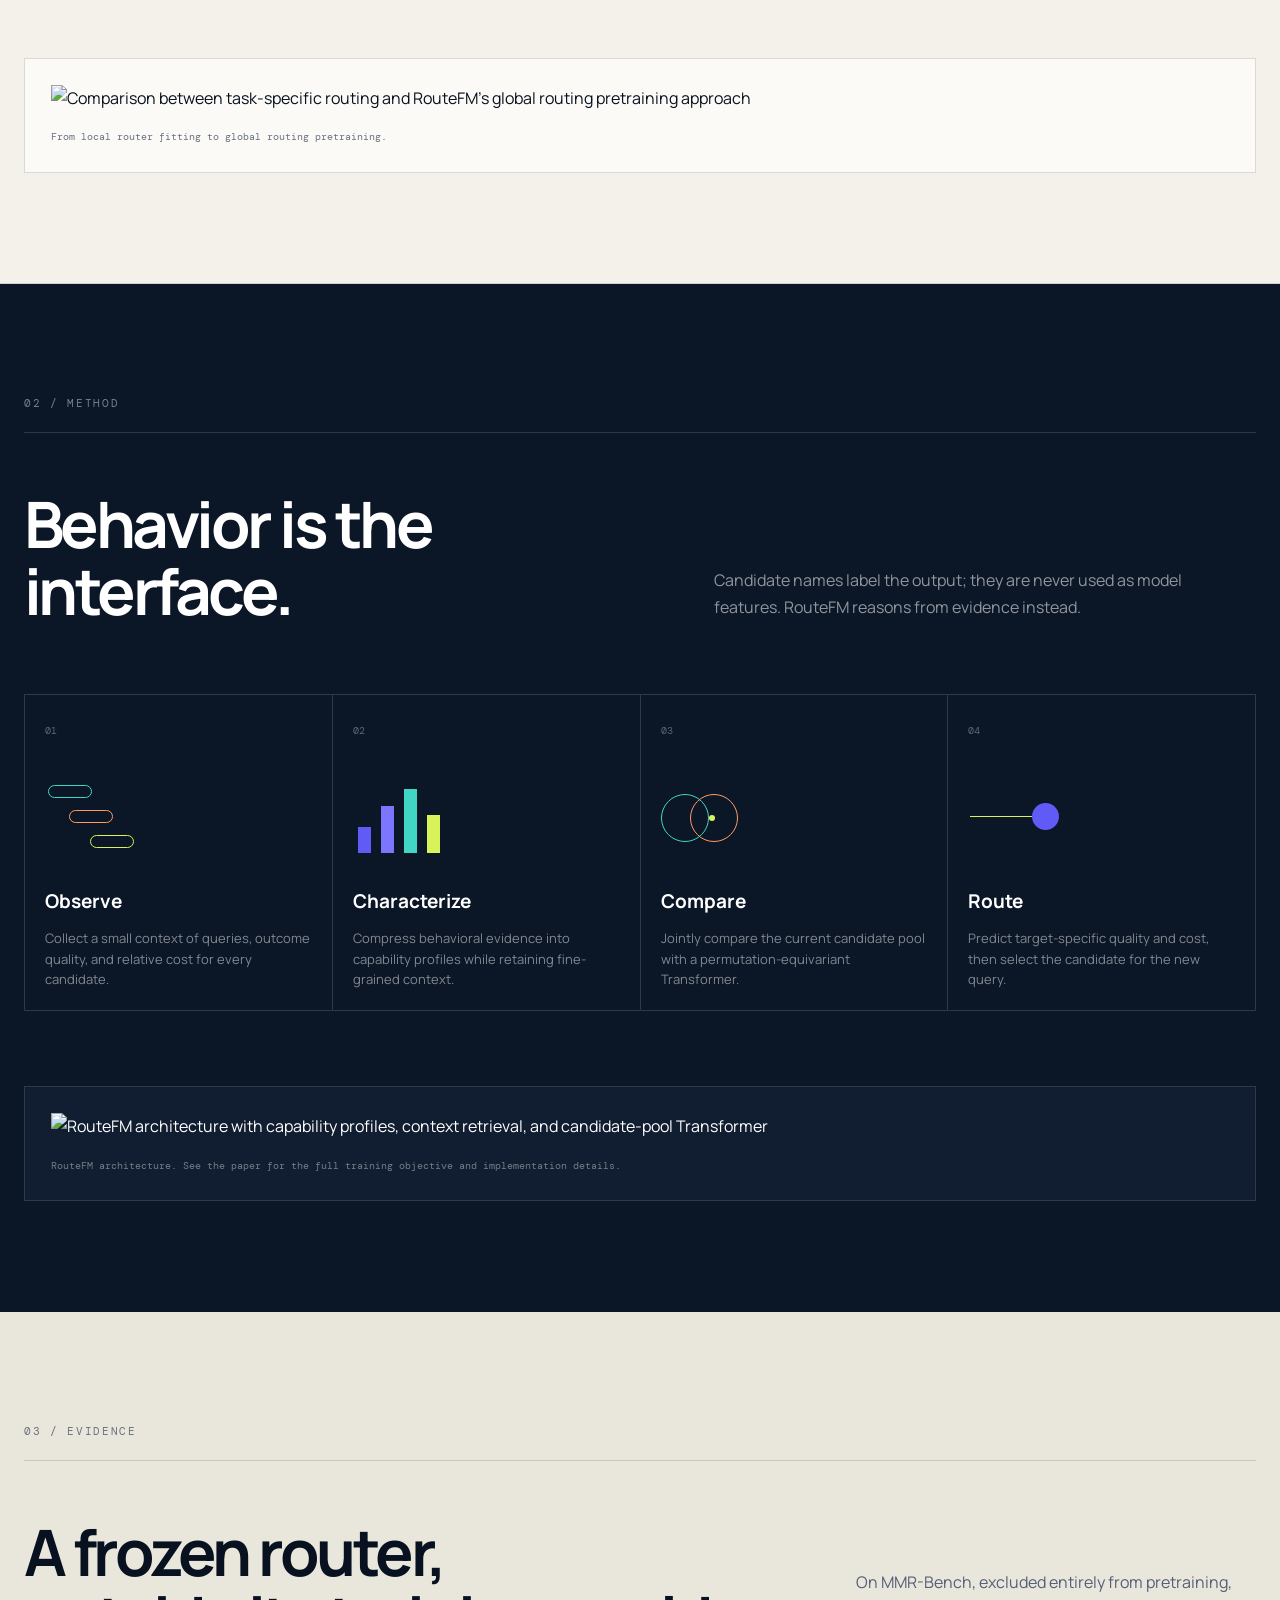
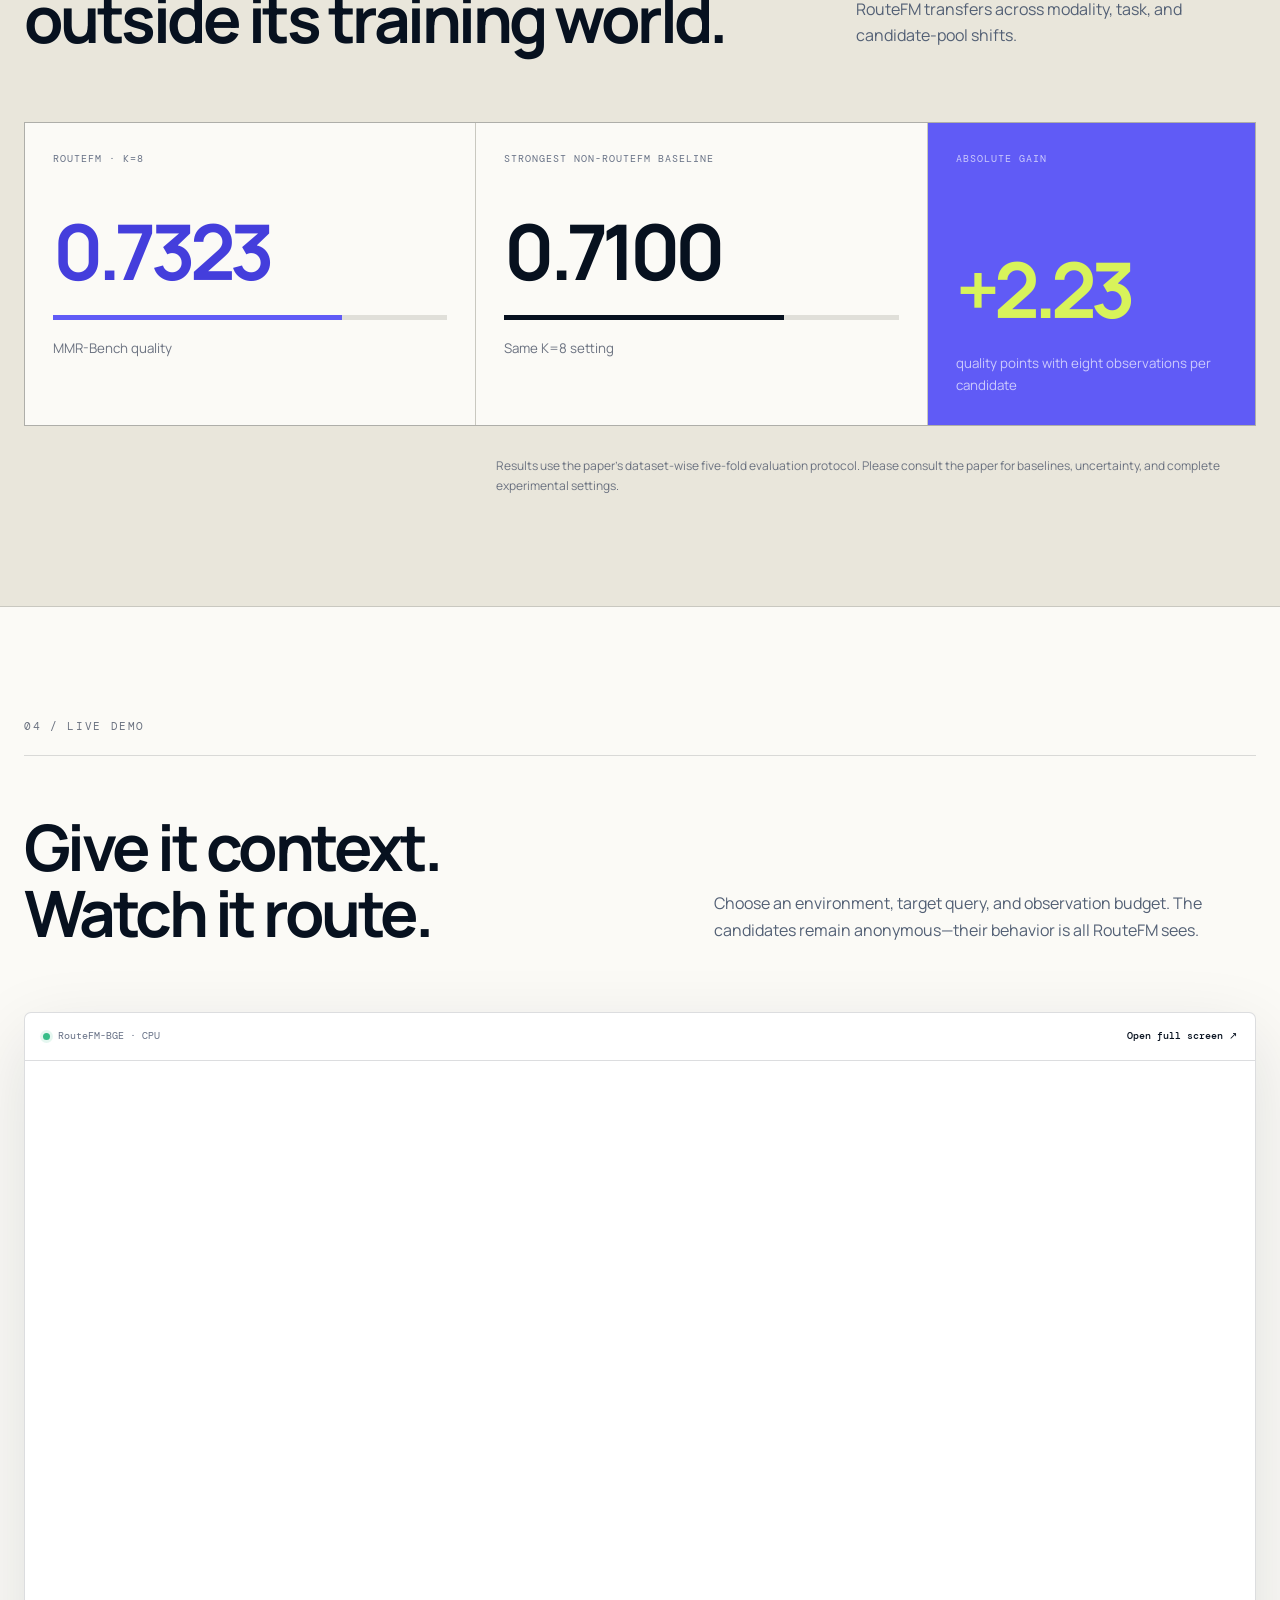
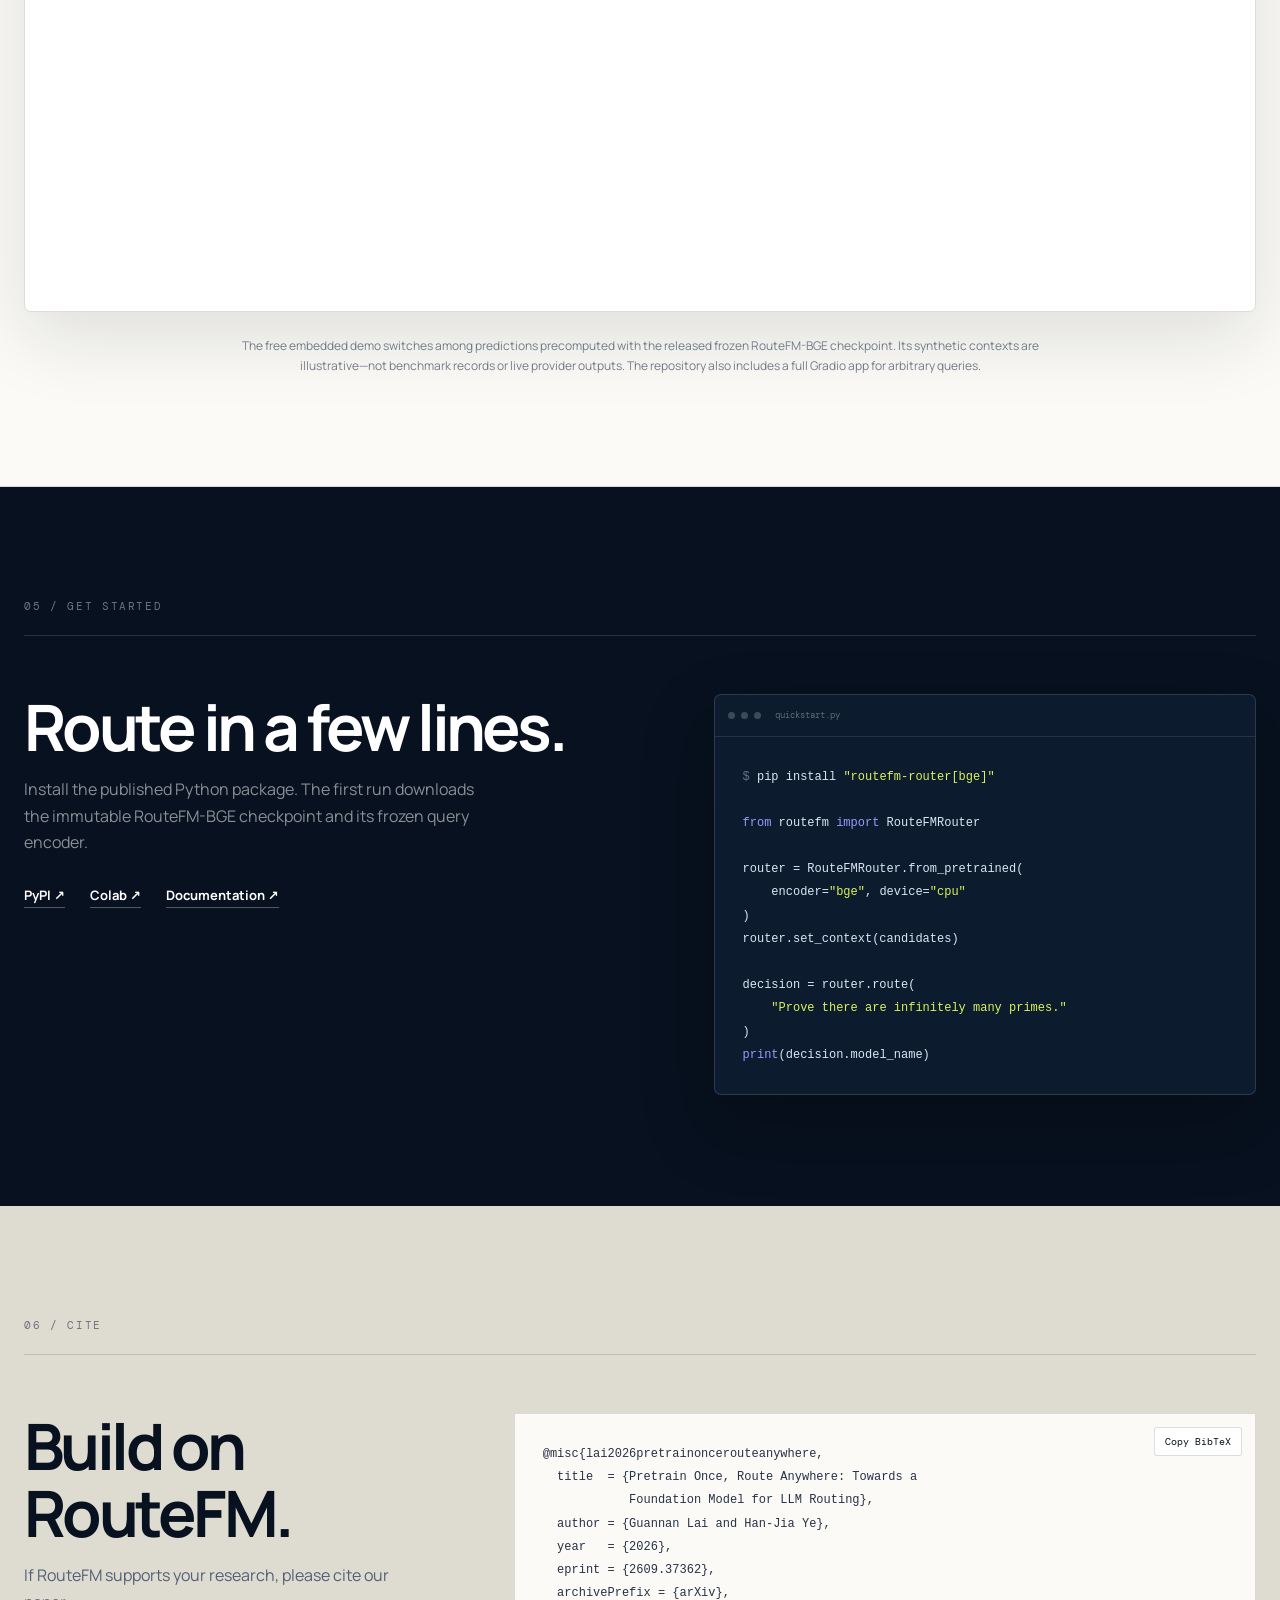
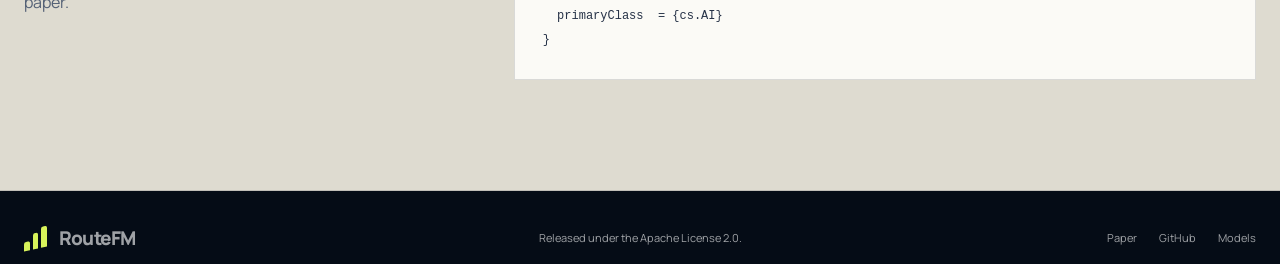
==== commit ded361fa: "Add one-click RouteFM Colab" ====
--- a/website/index.html
+++ b/website/index.html
@@ -49,6 +49,7 @@
         <div class="hero-actions">
           <a class="button button-primary" href="https://arxiv.org/abs/2609.37362">Read the paper <span aria-hidden="true">↗</span></a>
           <a class="button button-secondary" href="#demo">Try the live demo <span aria-hidden="true">↓</span></a>
+          <a class="button button-secondary" href="https://colab.research.google.com/github/LAMDA-Model-Reuse/RouteFM/blob/main/examples/routefm_colab.ipynb">Run in Colab <span aria-hidden="true">↗</span></a>
         </div>
         <div class="paper-meta">
           <p><strong>Guannan Lai</strong> · <strong>Han-Jia Ye</strong></p>
@@ -84,6 +85,7 @@
           <a href="https://github.com/LAMDA-Model-Reuse/RouteFM"><span>Code</span><strong>GitHub</strong></a>
           <a href="https://huggingface.co/AIGNLAI/RouteFM"><span>Models</span><strong>Hugging Face</strong></a>
           <a href="https://pypi.org/project/routefm-router/"><span>Package</span><strong>routefm-router</strong></a>
+          <a href="https://colab.research.google.com/github/LAMDA-Model-Reuse/RouteFM/blob/main/examples/routefm_colab.ipynb"><span>Notebook</span><strong>Run in Colab</strong></a>
         </div>
       </section>
 
@@ -198,6 +200,7 @@
             <p>Install the published Python package. The first run downloads the immutable RouteFM-BGE checkpoint and its frozen query encoder.</p>
             <div class="start-links">
               <a href="https://pypi.org/project/routefm-router/">PyPI <span>↗</span></a>
+              <a href="https://colab.research.google.com/github/LAMDA-Model-Reuse/RouteFM/blob/main/examples/routefm_colab.ipynb">Colab <span>↗</span></a>
               <a href="https://github.com/LAMDA-Model-Reuse/RouteFM#quick-start">Documentation <span>↗</span></a>
             </div>
           </div>
--- a/website/styles.css
+++ b/website/styles.css
@@ -105,7 +105,7 @@
 .core-label { text-align: center; line-height: 1.2; }
 .core-label span { display: block; color: rgba(255,255,255,.5); font-family: var(--mono); font-size: 8px; letter-spacing: .15em; text-transform: uppercase; }
 .core-label strong { font-size: 17px; }
-.link-rail { display: grid; grid-template-columns: repeat(4, 1fr); max-width: var(--max); margin: 45px auto 0; border-top: 1px solid rgba(255,255,255,.12); border-left: 1px solid rgba(255,255,255,.12); }
+.link-rail { display: grid; grid-template-columns: repeat(5, 1fr); max-width: var(--max); margin: 45px auto 0; border-top: 1px solid rgba(255,255,255,.12); border-left: 1px solid rgba(255,255,255,.12); }
 .link-rail a { padding: 18px 20px; border-right: 1px solid rgba(255,255,255,.12); transition: background .2s; }
 .link-rail a:hover { background: rgba(255,255,255,.06); }
 .link-rail span, .link-rail strong { display: block; }
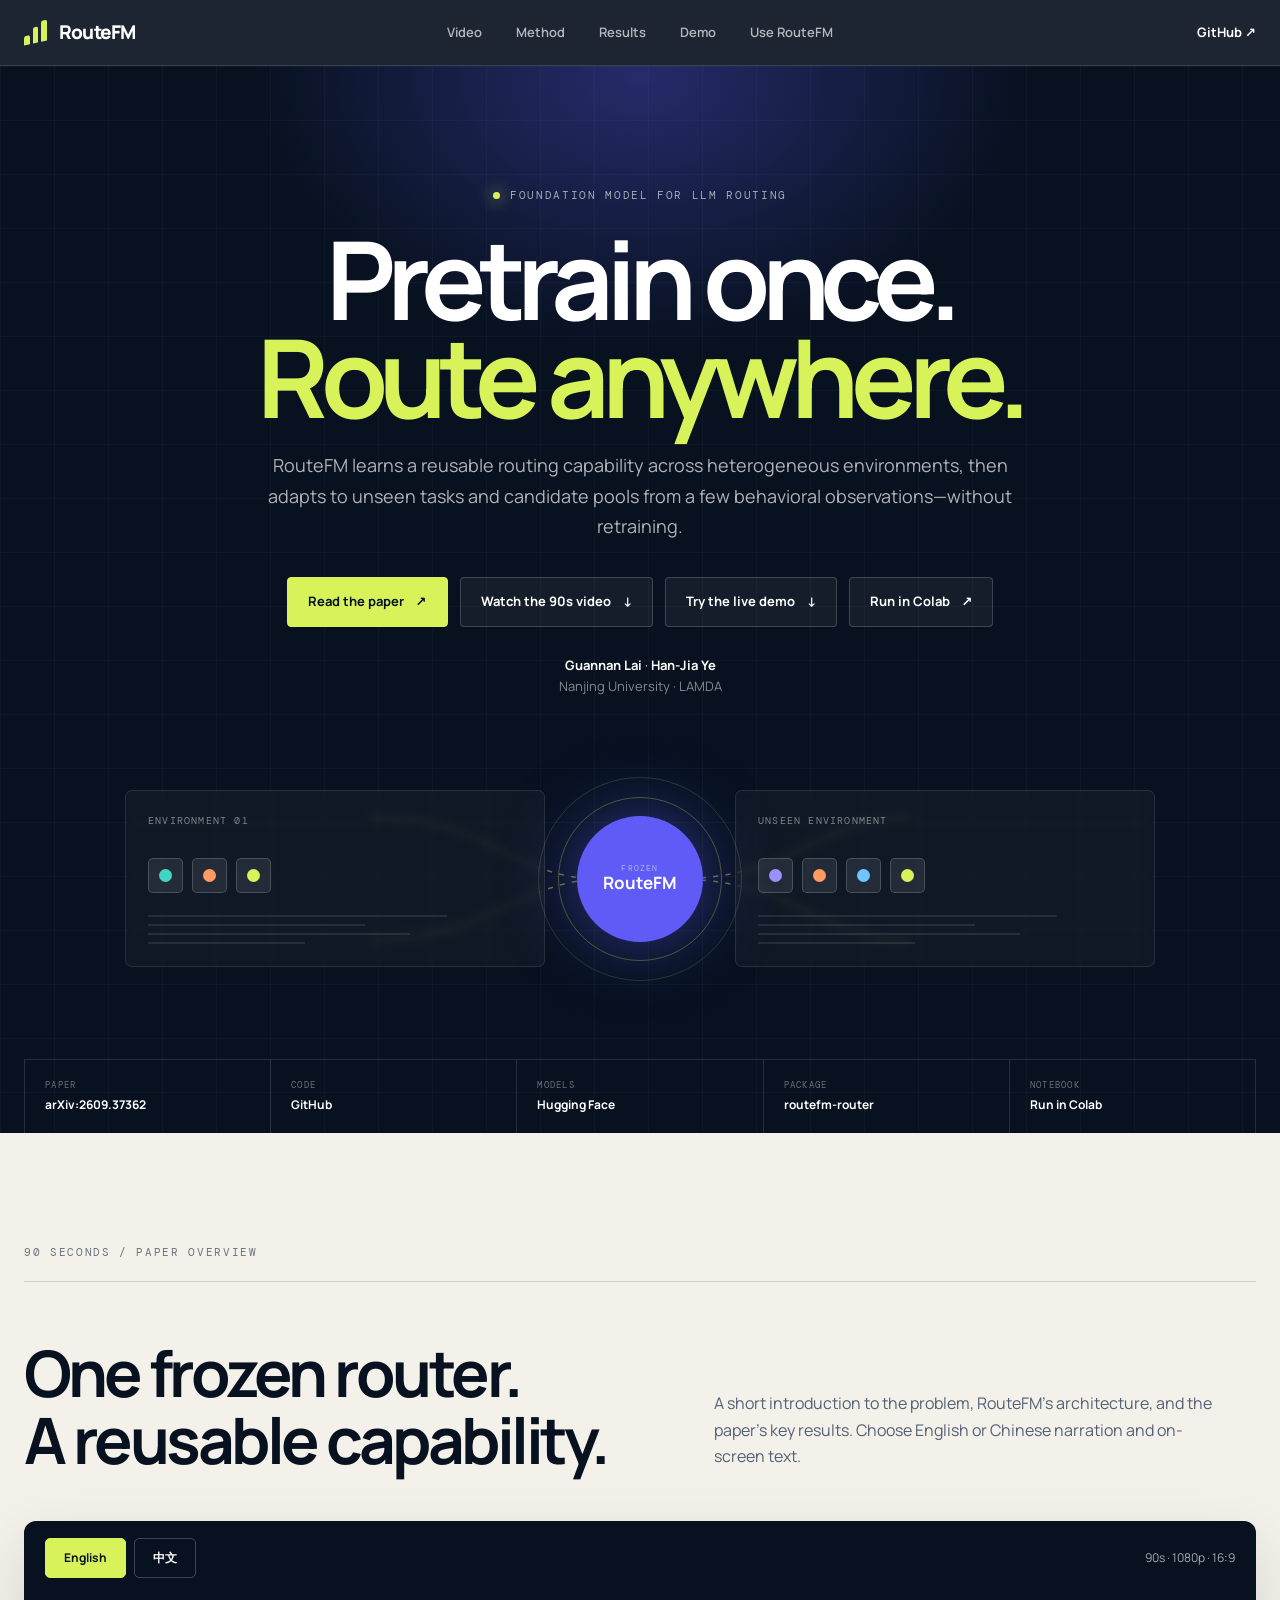
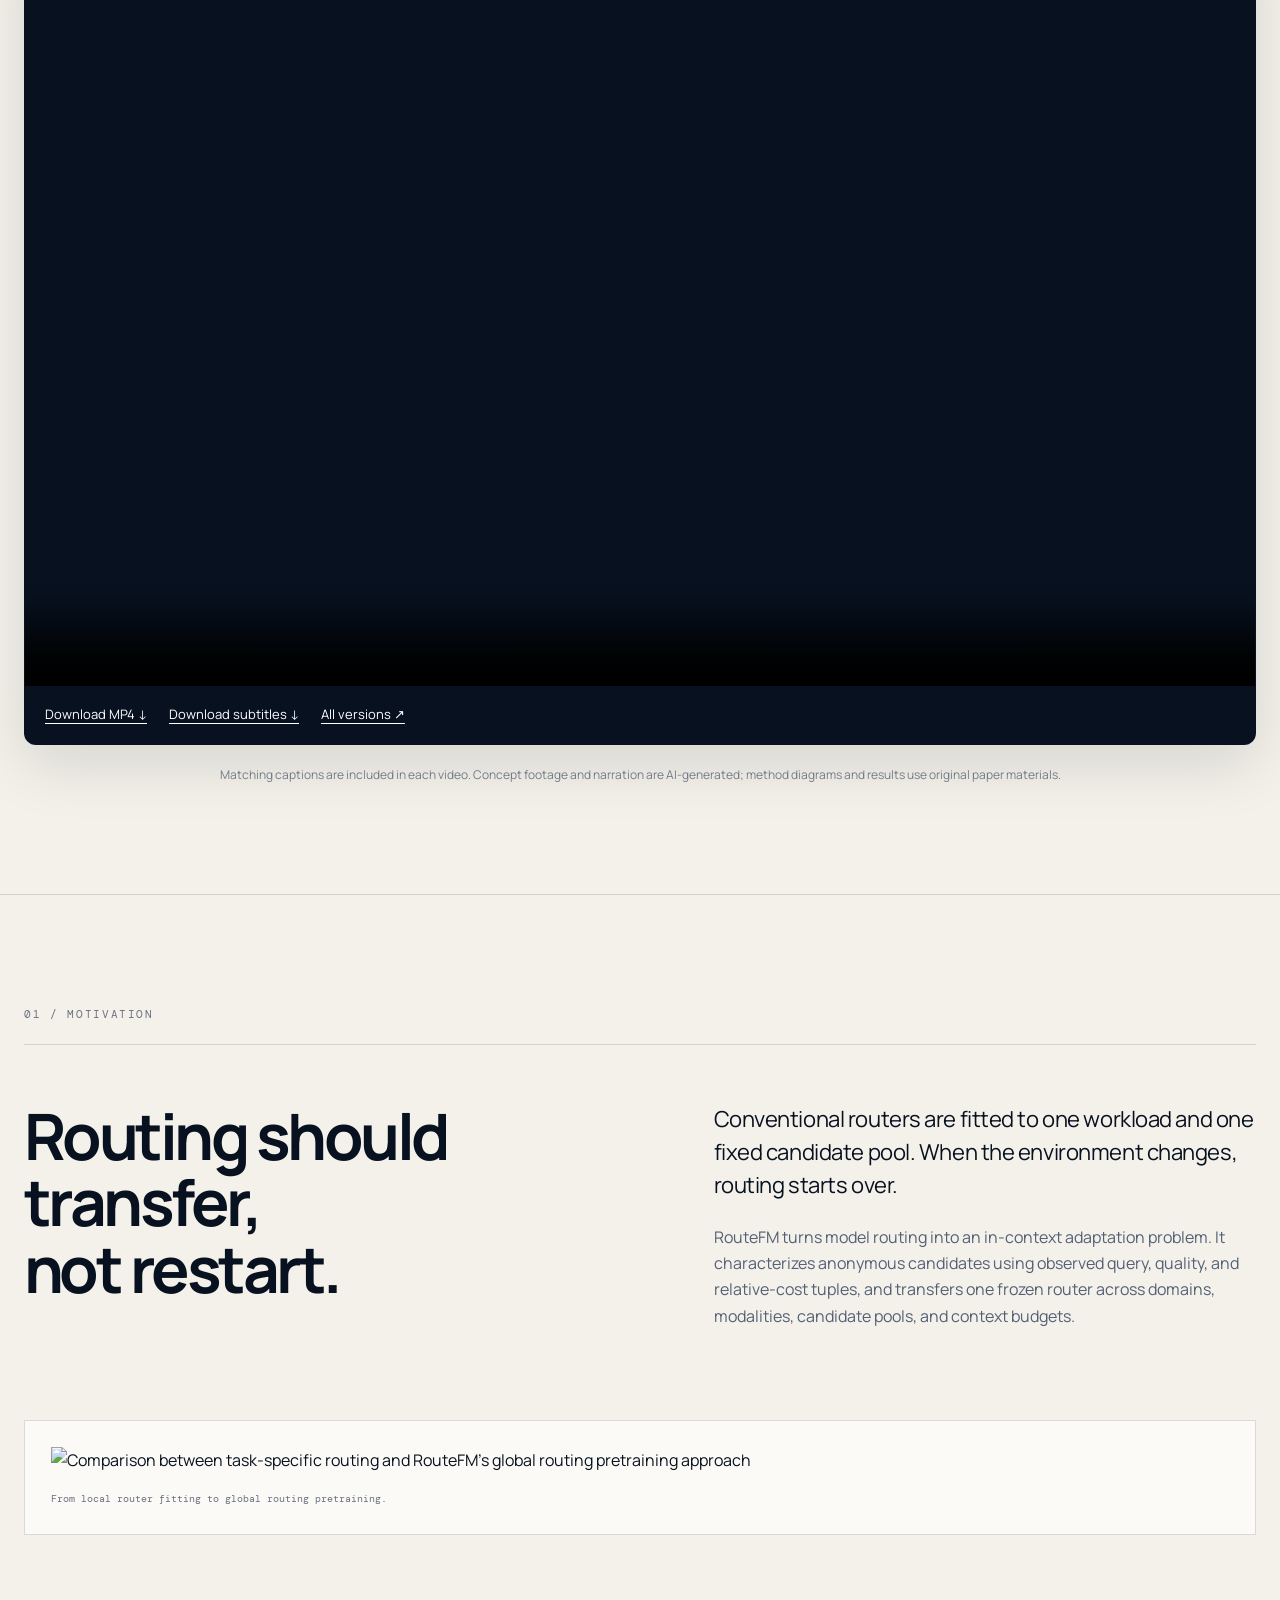
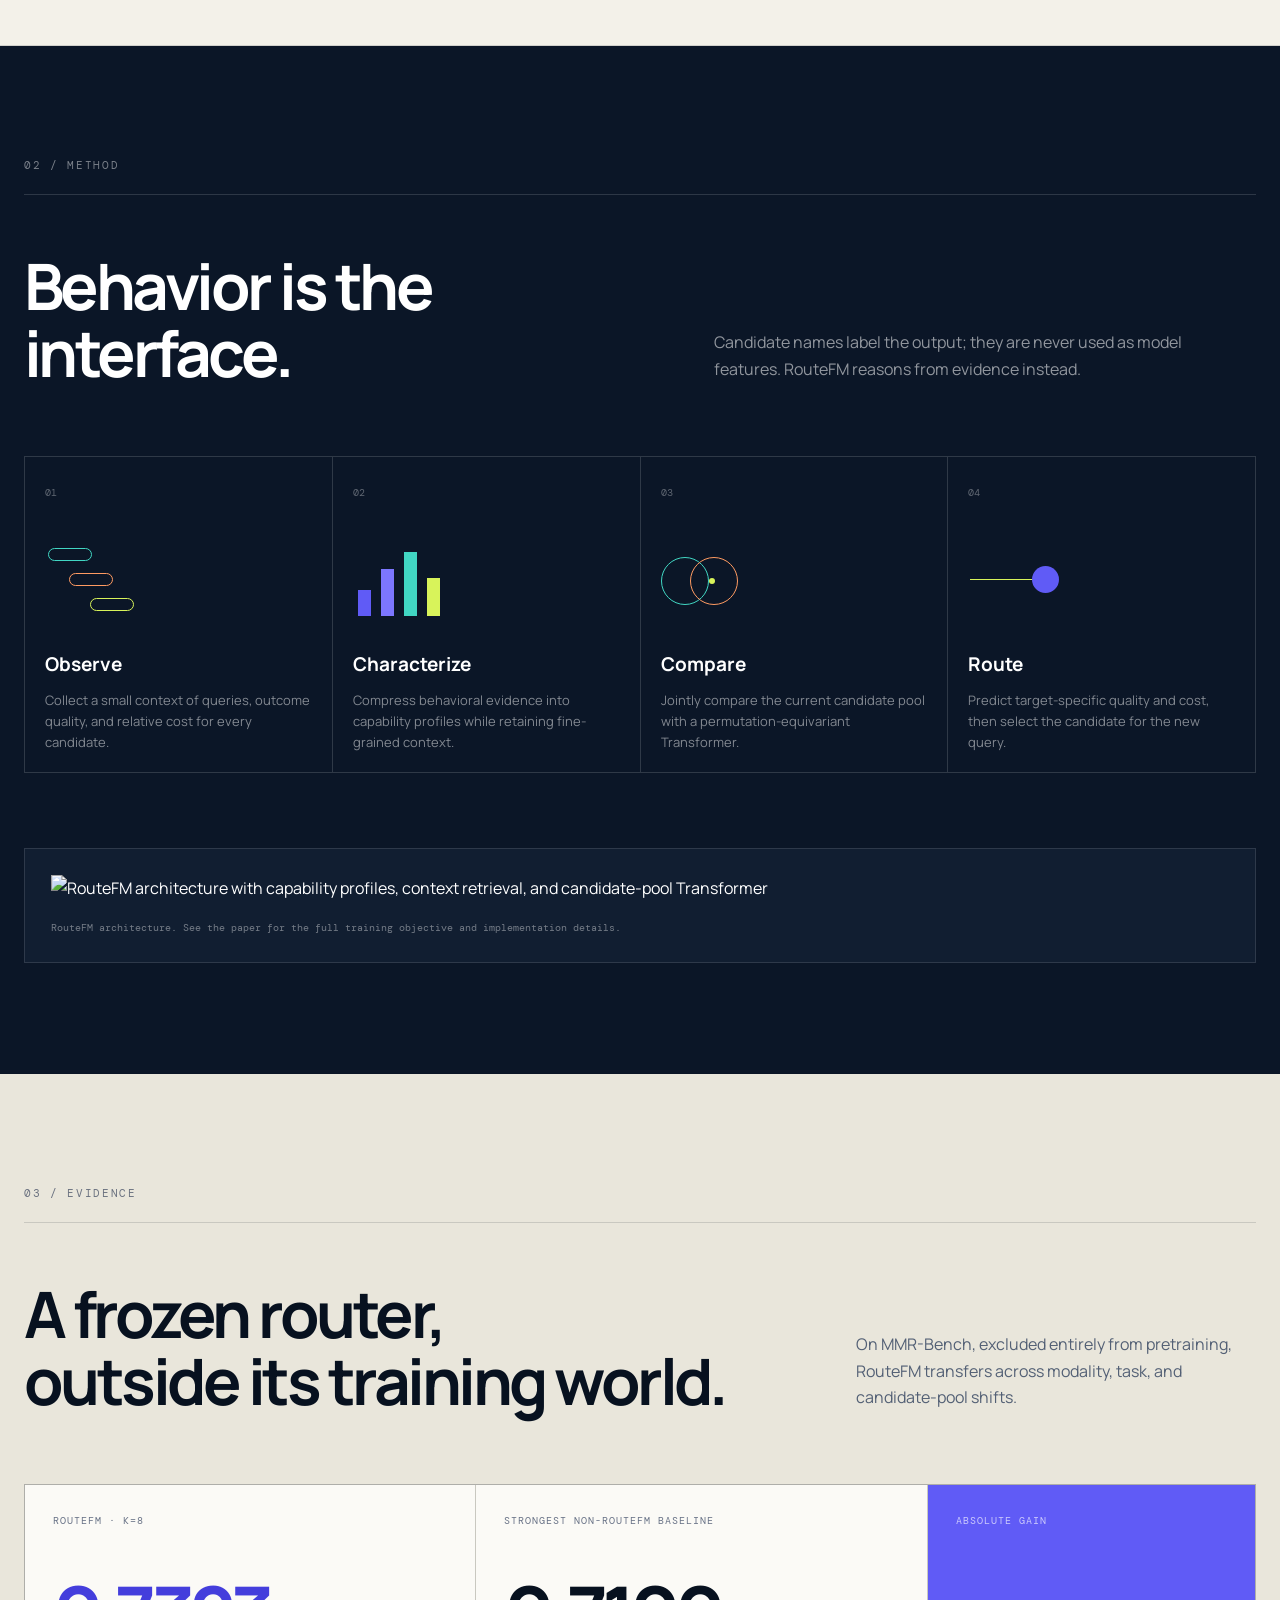
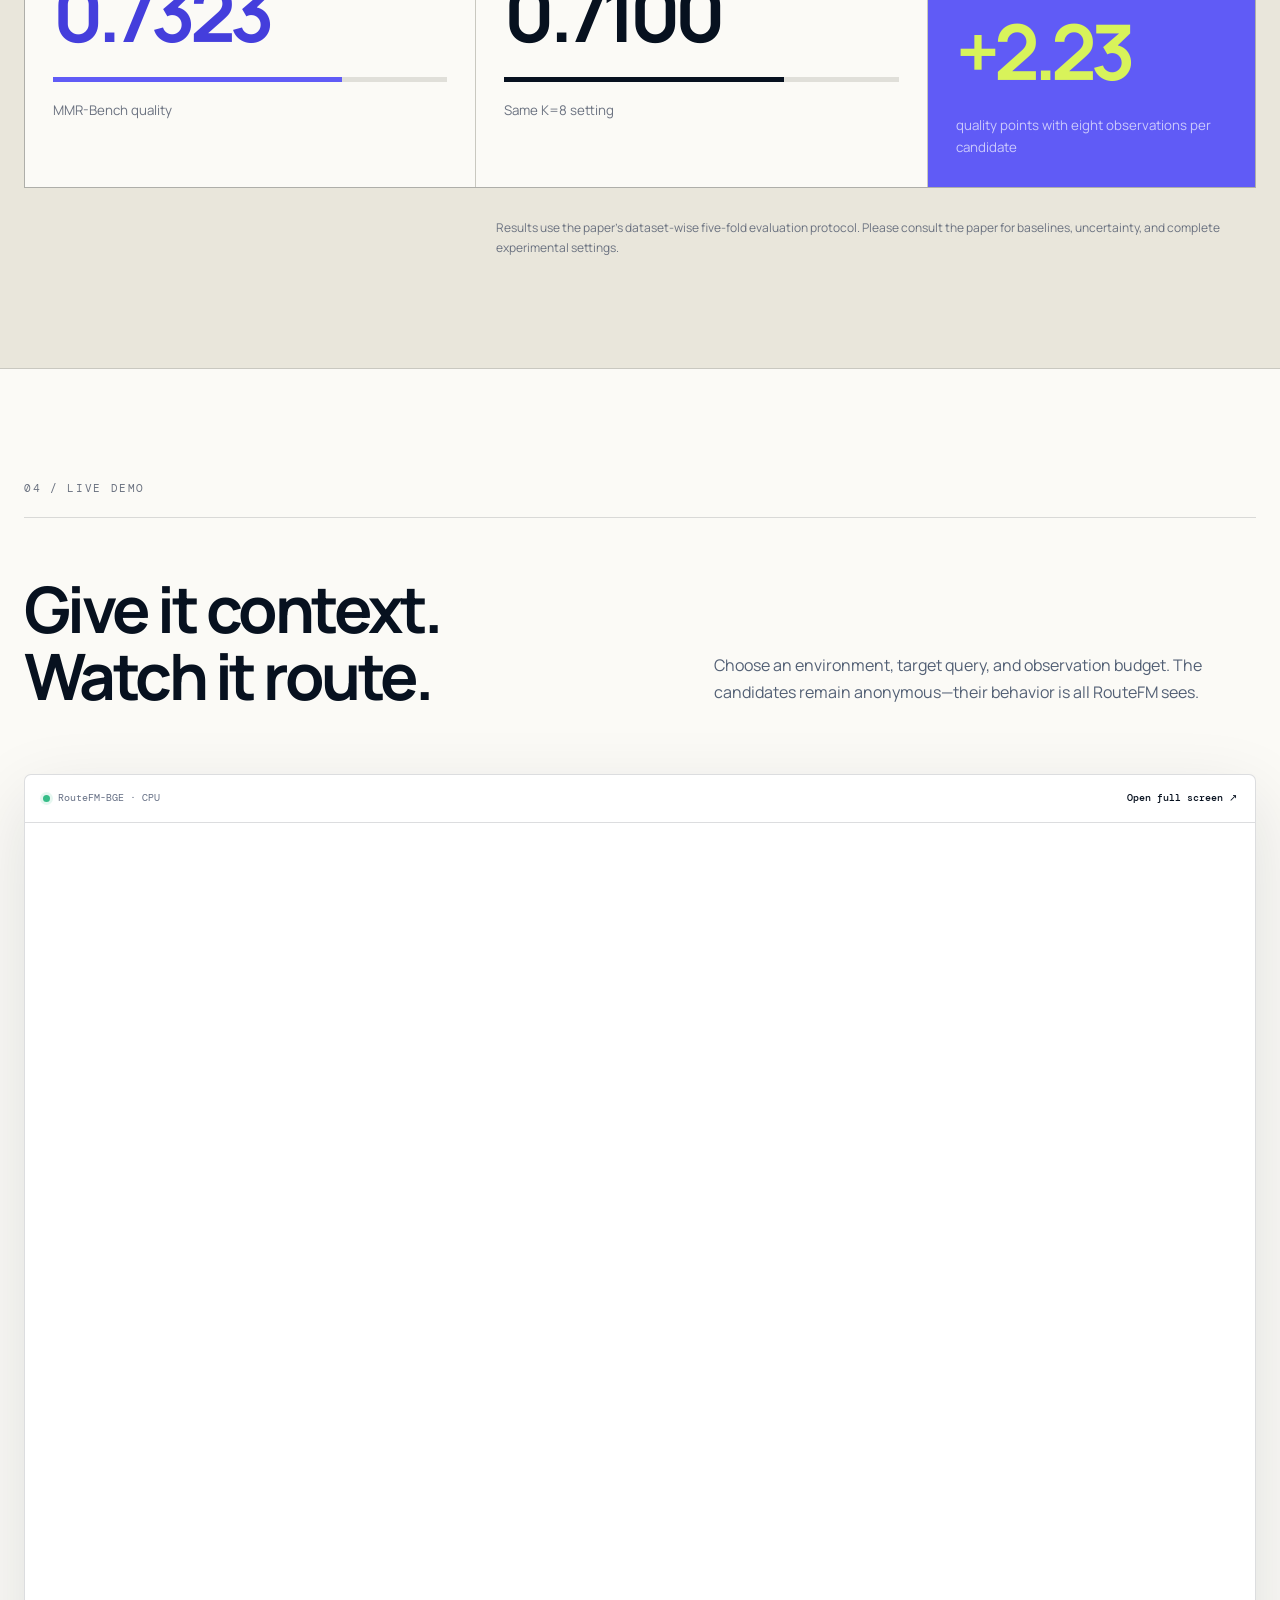
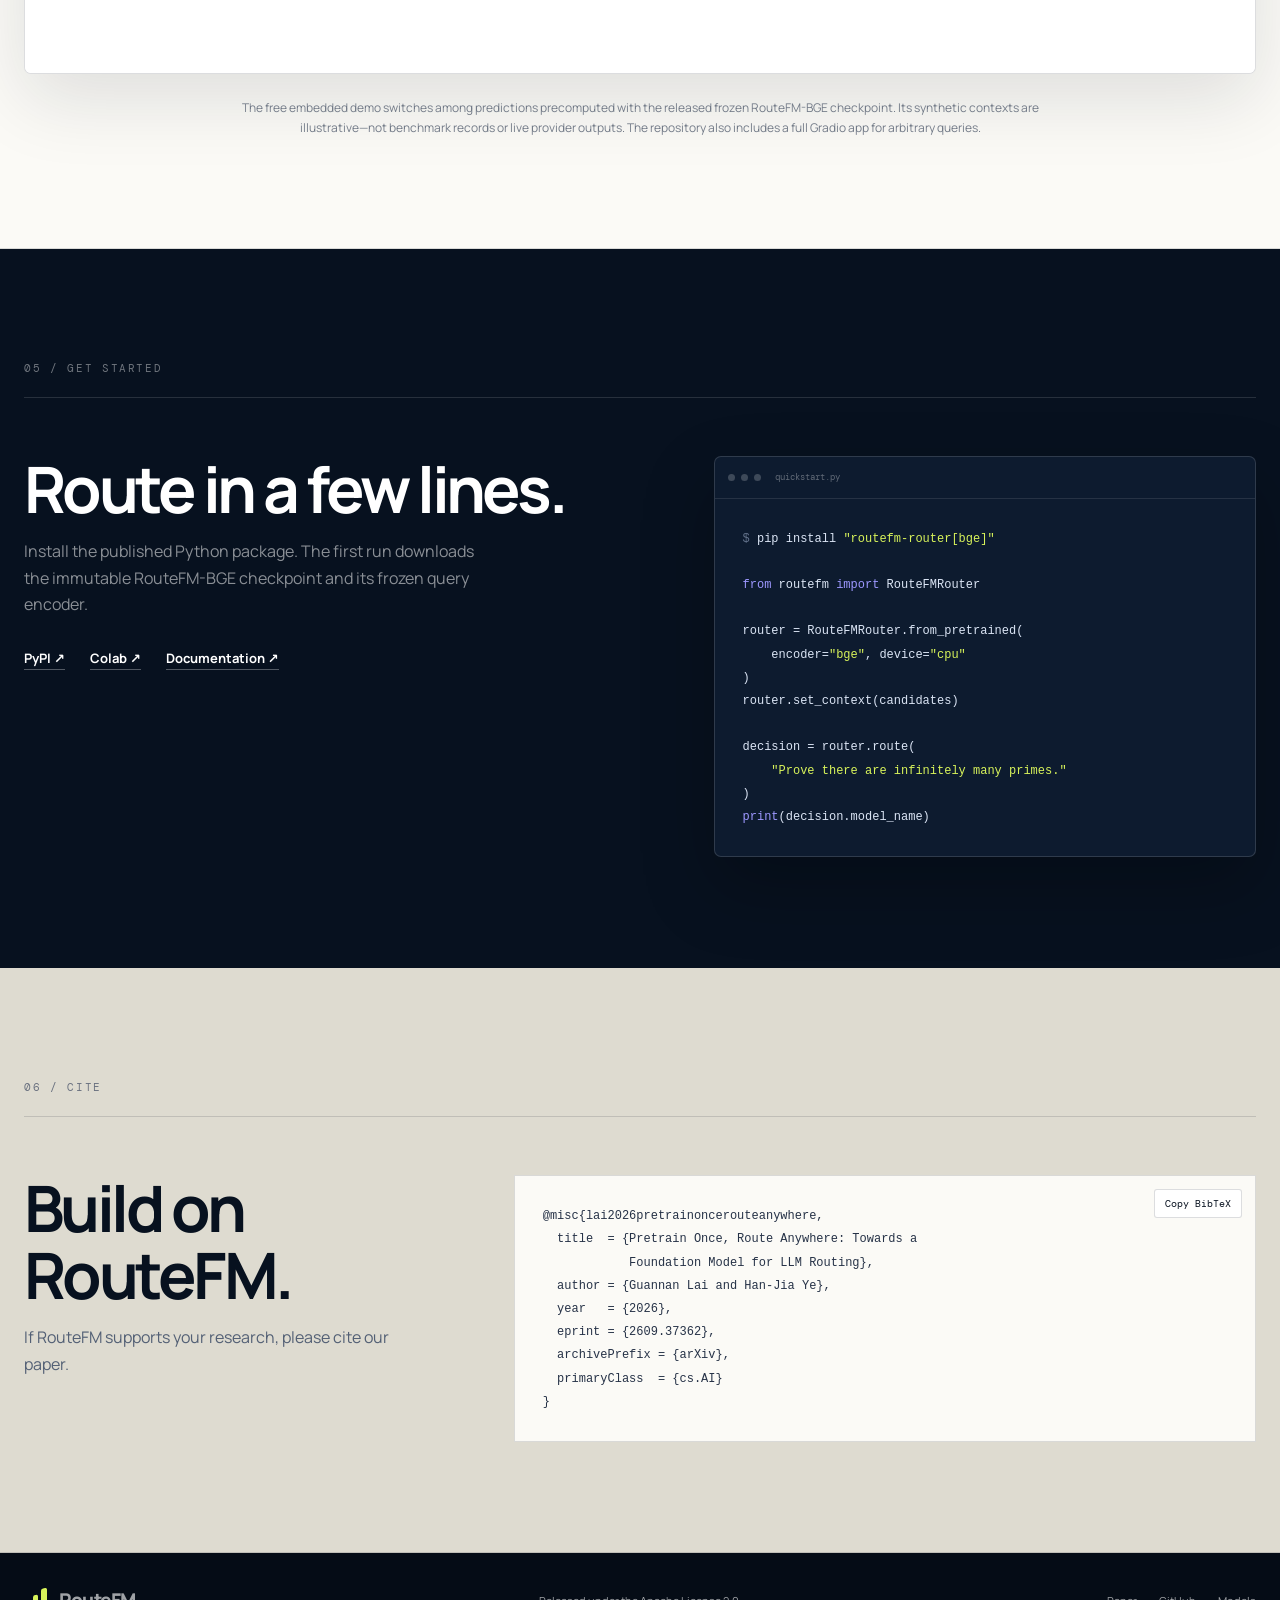
==== commit 94849455: "Add English and Chinese paper videos to project pages" ====
--- a/website/index.html
+++ b/website/index.html
@@ -32,6 +32,7 @@
         <span>RouteFM</span>
       </a>
       <nav aria-label="Primary navigation">
+        <a href="#video">Video</a>
         <a href="#method">Method</a>
         <a href="#results">Results</a>
         <a href="#demo">Demo</a>
@@ -48,6 +49,7 @@
         <p class="hero-copy">RouteFM learns a reusable routing capability across heterogeneous environments, then adapts to unseen tasks and candidate pools from a few behavioral observations—without retraining.</p>
         <div class="hero-actions">
           <a class="button button-primary" href="https://arxiv.org/abs/2609.37362">Read the paper <span aria-hidden="true">↗</span></a>
+          <a class="button button-secondary" href="#video">Watch the 90s video <span aria-hidden="true">↓</span></a>
           <a class="button button-secondary" href="#demo">Try the live demo <span aria-hidden="true">↓</span></a>
           <a class="button button-secondary" href="https://colab.research.google.com/github/LAMDA-Model-Reuse/RouteFM/blob/main/examples/routefm_colab.ipynb">Run in Colab <span aria-hidden="true">↗</span></a>
         </div>
@@ -87,6 +89,34 @@
           <a href="https://pypi.org/project/routefm-router/"><span>Package</span><strong>routefm-router</strong></a>
           <a href="https://colab.research.google.com/github/LAMDA-Model-Reuse/RouteFM/blob/main/examples/routefm_colab.ipynb"><span>Notebook</span><strong>Run in Colab</strong></a>
         </div>
+      </section>
+
+      <section class="section video-section" id="video">
+        <div class="section-index">90 seconds / Paper overview</div>
+        <div class="section-heading">
+          <h2>One frozen router.<br>A reusable capability.</h2>
+          <p>A short introduction to the problem, RouteFM's architecture, and the paper's key results. Choose English or Chinese narration and on-screen text.</p>
+        </div>
+        <div class="video-showcase" data-paper-video="routefm">
+          <div class="video-toolbar">
+            <div class="video-language-picker" role="group" aria-label="Video language">
+              <button type="button" data-video-language="en" aria-pressed="true">English</button>
+              <button type="button" data-video-language="zh" aria-pressed="false" lang="zh">中文</button>
+            </div>
+            <span>90s · 1080p · 16:9</span>
+          </div>
+          <video controls playsinline preload="none" poster="assets/routefm-en-poster.png" aria-label="RouteFM English paper overview">
+            <source src="videos/routefm-en.mp4" type="video/mp4">
+            <track kind="captions" src="videos/routefm-en.vtt" srclang="en" label="English">
+            Your browser does not support inline video. <a href="videos/routefm-en.mp4">Download the English MP4.</a>
+          </video>
+          <div class="video-downloads">
+            <a data-video-download="mp4" href="videos/routefm-en.mp4" download>Download MP4 ↓</a>
+            <a data-video-download="srt" href="videos/routefm-en.srt" download>Download subtitles ↓</a>
+            <a href="https://github.com/LAMDA-Model-Reuse/RouteFM/releases/tag/paper-videos-v1">All versions ↗</a>
+          </div>
+        </div>
+        <p class="video-note">Matching captions are included in each video. Concept footage and narration are AI-generated; method diagrams and results use original paper materials.</p>
       </section>
 
       <section class="section thesis" id="overview">
--- a/website/styles.css
+++ b/website/styles.css
@@ -1,3 +1,14 @@
+.video-showcase { overflow: hidden; margin-top: 48px; border: 1px solid var(--rule, var(--line)); border-radius: 12px; background: #07111f; box-shadow: 0 20px 60px rgba(7,17,31,.12); }
+.video-toolbar { display: flex; flex-wrap: wrap; justify-content: space-between; align-items: center; gap: 16px; padding: 16px 20px; color: rgba(255,255,255,.65); font-size: 12px; }
+.video-language-picker { display: flex; gap: 8px; }
+.video-language-picker button { padding: 9px 18px; border: 1px solid rgba(255,255,255,.22); border-radius: 5px; color: #fff; background: transparent; cursor: pointer; font: inherit; font-weight: 700; }
+.video-language-picker button[aria-pressed="true"] { border-color: var(--lime, var(--accent-bright)); color: #07111f; background: var(--lime, var(--accent-bright)); }
+.video-language-picker button:focus-visible, .video-downloads a:focus-visible { outline: 3px solid #41d6c3; outline-offset: 3px; }
+.video-showcase video { display: block; width: 100%; aspect-ratio: 16 / 9; background: #07111f; }
+.video-downloads { display: flex; flex-wrap: wrap; gap: 22px; padding: 18px 20px; color: #fff; font-size: 13px; }
+.video-downloads a { text-decoration: underline; text-underline-offset: 4px; }
+.video-note { max-width: 850px; margin: 20px auto 0; color: var(--muted, #737b88); text-align: center; font-size: 12px; }
+
 :root {
   --ink: #07111f;
   --ink-soft: #253247;
